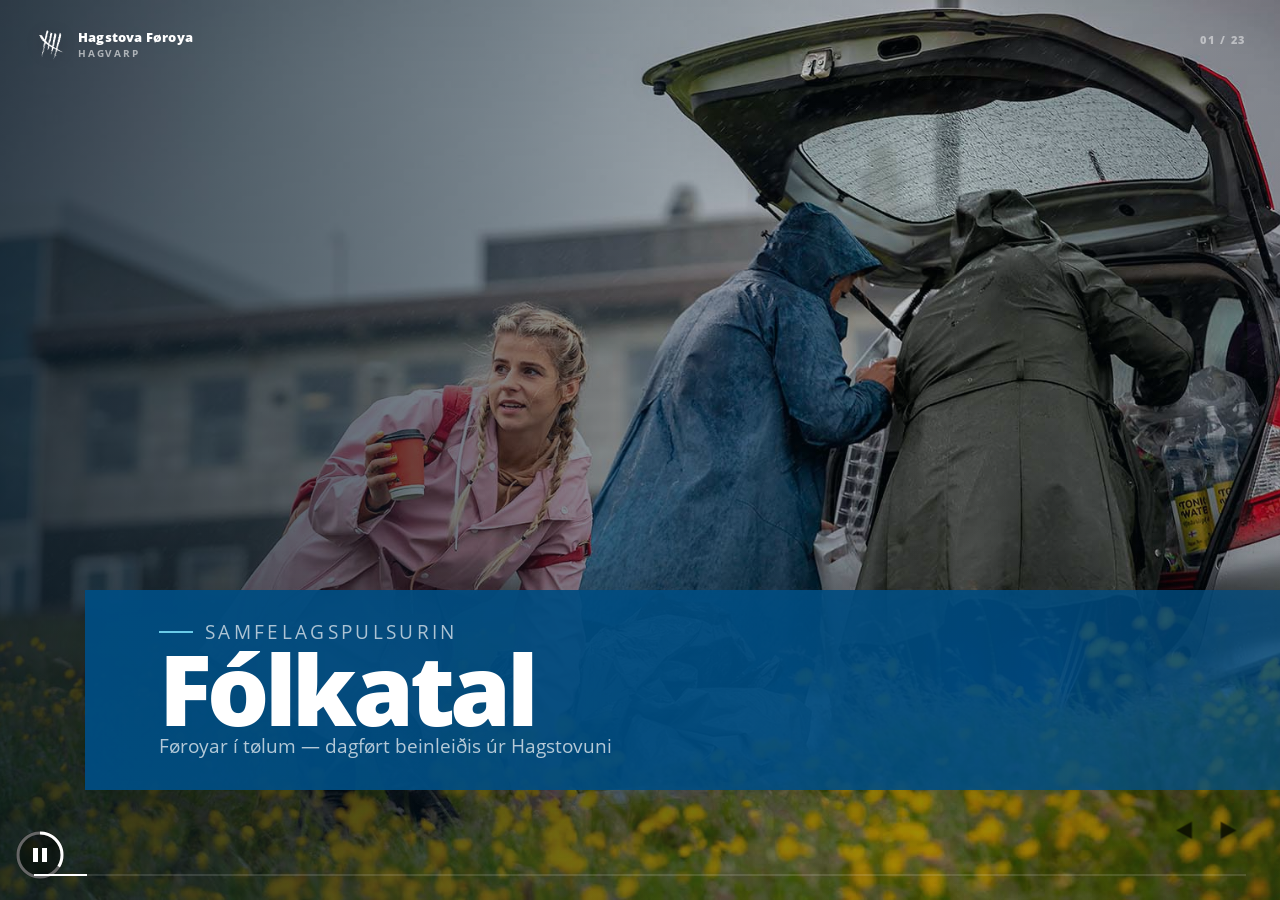
==== index.html @ eb37e582 "AI test 3" ====
<!doctype html>
<html lang="fo">
<head>
  <meta charset="utf-8">
  <meta name="viewport" content="width=device-width, initial-scale=1.0, maximum-scale=1.0, user-scalable=no">
  <meta http-equiv="refresh" content="3600">
  <meta name="theme-color" content="#004c80">
  <title>Vit taka samfelagspulsin | Hagstova Føroya</title>

  <link rel="stylesheet" href="css/reveal.css">
  <link rel="stylesheet" href="css/hagvarp-modern.css?v=20260927-layoutfix1">
  <link rel="stylesheet" href="lib/css/zenburn.css">

  <script src="lib/js/JSON-stat/json-stat.js"></script>
  <script src="lib/js/jquery-dist/dist/jquery.min.js"></script>
  <script src="lib/js/highstock-release/highstock.js"></script>
  <script src="lib/js/highstock-release/modules/exporting.js"></script>
  <script src="lib/js/highmaps-release/modules/map.js"></script>
  <script src="lib/js/highmaps-release/modules/data.js"></script>
  <script src="lib/js/highmaps-release/modules/exporting.js"></script>

  <script>
    var printLink = document.createElement('link');
    printLink.rel = 'stylesheet';
    printLink.type = 'text/css';
    printLink.href = window.location.search.match(/print-pdf/gi) ? 'css/print/pdf.css' : 'css/print/paper.css';
    document.head.appendChild(printLink);
  </script>

  <!-- Existing internal Hagstova analytics -->
  <script>
    var _paq = window._paq = window._paq || [];
    _paq.push(['trackPageView']);
    _paq.push(['enableLinkTracking']);
    (function() {
      var u='https://analytics.hagstova.fo/';
      _paq.push(['setTrackerUrl', u+'piwik.php']);
      _paq.push(['setSiteId', '1']);
      var d=document, g=d.createElement('script'), s=d.getElementsByTagName('script')[0];
      g.async=true; g.defer=true; g.src=u+'piwik.js'; s.parentNode.insertBefore(g,s);
    })();
  </script>
</head>
<body>
  <div class="hag-brand" aria-label="Hagstova Føroya">
    <img src="assets/hagstova_logo_white.svg" alt="">
    <div class="hag-brand__text"><strong>Hagstova Føroya</strong><span>Hagvarp</span></div>
  </div>
  <div class="hag-slide-meta" aria-hidden="true">01 / 23</div>
  <div class="hag-progress" aria-hidden="true"><div class="hag-progress__bar"></div></div>

  <div class="reveal">
    <div class="slides">
      <section class="chapter-slide" data-background="assets/folkatal_havn.jpg" data-autoslide="4000">
        <div class="chapter-content"><div class="chapter-kicker">Samfelagspulsurin</div><h1 class="chapter-title">Fólkatal</h1><div class="chapter-caption">Føroyar í tølum — dagført beinleiðis úr Hagstovuni</div></div>
      </section>
      <section class="data-slide" data-chart="startAnimatingChart1" data-background="assets/folkatal_havn.jpg">
        <article class="data-panel right"><header class="data-heading"><span class="data-kicker">Fólk</span><h2 class="data-title">Fólkatal</h2><p class="data-subtitle">Fólkatalið fyrst í hvørjum mánaði</p></header><div class="chart-shell"><div id="chart1"></div></div></article>
      </section>

      <section class="chapter-slide" data-background="assets/atlantic.jpg" data-autoslide="4000">
        <div class="chapter-content"><div class="chapter-kicker">Samfelagspulsurin</div><h1 class="chapter-title">Til- og fráflyting</h1><div class="chapter-caption">Flyting millum Føroyar og útheimin</div></div>
      </section>
      <section class="data-slide" data-chart="startAnimatingChart2" data-background="assets/atlantic.jpg">
        <article class="data-panel left"><header class="data-heading"><span class="data-kicker">Fólk</span><h2 class="data-title">Til- og fráflyting</h2></header><div class="chart-shell"><div id="chart2"></div></div></article>
      </section>

      <section class="chapter-slide" data-background="assets/burdaravlop_2.jpg" data-autoslide="4000">
        <div class="chapter-content"><div class="chapter-kicker">Samfelagspulsurin</div><h1 class="chapter-title">Burðaravlop</h1><div class="chapter-caption">Fødd og deyð</div></div>
      </section>
      <section class="data-slide" data-chart="startAnimatingChart3" data-background="assets/burdaravlop_2.jpg">
        <article class="data-panel right"><header class="data-heading"><span class="data-kicker">Fólk</span><h2 class="data-title">Burðaravlop</h2></header><div class="chart-shell"><div id="chart3"></div></div></article>
      </section>

      <section class="chapter-slide" data-background="assets/arbeidsloysi_1.jpg" data-autoslide="4000">
        <div class="chapter-content"><div class="chapter-kicker">Samfelagspulsurin</div><h1 class="chapter-title">Arbeiðsloysi</h1><div class="chapter-caption">Arbeiðsmarknaðurin í tølum</div></div>
      </section>
      <section class="data-slide" data-chart="startAnimatingChart4" data-background="assets/arbeidsloysi_1.jpg">
        <article class="data-panel left"><header class="data-heading"><span class="data-kicker">Arbeiðsmarknaður</span><h2 class="data-title">Arbeiðsloysi</h2><p class="data-subtitle">16–66 ár</p></header><div class="chart-shell"><div id="chart4"></div></div></article>
      </section>
      <section class="data-slide" data-chart="startAnimatingChart4b" data-background="assets/arbeidsloysi_1.jpg" data-autoslide="20000">
        <article class="data-panel right"><header class="data-heading"><span class="data-kicker">Arbeiðsmarknaður</span><h2 class="data-title">Arbeiðsloysi eftir økjum</h2></header><div class="chart-shell"><div id="chart4b"></div></div></article>
      </section>

      <section class="chapter-slide" data-background="assets/lontakarar_2.jpg" data-autoslide="4000">
        <div class="chapter-content"><div class="chapter-kicker">Samfelagspulsurin</div><h1 class="chapter-title">Starvsfólk</h1><div class="chapter-caption">Virkni á arbeiðsmarknaðinum</div></div>
      </section>
      <section class="data-slide" data-chart="startAnimatingChart5" data-background="assets/lontakarar_2.jpg">
        <article class="data-panel left"><header class="data-heading"><span class="data-kicker">Arbeiðsmarknaður</span><h2 class="data-title">Starvsfólk</h2><p class="data-subtitle">13 ár og eldri</p></header><div class="chart-shell"><div id="chart5"></div></div></article>
      </section>

      <section class="chapter-slide" data-background="assets/breydvirki.jpg" data-autoslide="4000">
        <div class="chapter-content"><div class="chapter-kicker">Samfelagspulsurin</div><h1 class="chapter-title">Lønir</h1><div class="chapter-caption">Lønargjaldingar í Føroyum</div></div>
      </section>
      <section class="data-slide" data-chart="startAnimatingChart6" data-background="assets/breydvirki.jpg">
        <article class="data-panel right"><header class="data-heading"><span class="data-kicker">Arbeiðsmarknaður</span><h2 class="data-title">Lønir</h2><p class="data-subtitle">Í mió. kr.</p></header><div class="chart-shell"><div id="chart6"></div></div></article>
      </section>

      <section class="chapter-slide" data-background="assets/utflutningur.jpg" data-autoslide="4000">
        <div class="chapter-content"><div class="chapter-kicker">Samfelagspulsurin</div><h1 class="chapter-title">Inn- og útflutningur</h1><div class="chapter-caption">Vørur inn og út úr Føroyum</div></div>
      </section>
      <section class="data-slide" data-chart="startAnimatingChart7" data-background="assets/utflutningur.jpg">
        <article class="data-panel left"><header class="data-heading"><span class="data-kicker">Uttanlandshandil</span><h2 class="data-title">Inn- og útflutningur</h2><p class="data-subtitle">Í mió. kr.</p></header><div class="chart-shell"><div id="chart7"></div></div></article>
      </section>

      <section class="chapter-slide" data-background="assets/fiskavorur.jpg" data-autoslide="4000">
        <div class="chapter-content"><div class="chapter-kicker">Samfelagspulsurin</div><h1 class="chapter-title">Fiskavørur</h1><div class="chapter-caption">Útflutningur av fiskavørum</div></div>
      </section>
      <section class="data-slide" data-chart="startAnimatingChart8" data-background="assets/fiskavorur.jpg">
        <article class="data-panel right"><header class="data-heading"><span class="data-kicker">Uttanlandshandil</span><h2 class="data-title">Útflutningur av fiskavørum</h2><p class="data-subtitle">Í mió. kr.</p></header><div class="chart-shell"><div id="chart8"></div></div></article>
      </section>

      <section class="chapter-slide" data-background="assets/gistingar_brandan.jpg" data-autoslide="4000">
        <div class="chapter-content"><div class="chapter-kicker">Samfelagspulsurin</div><h1 class="chapter-title">Gistingar</h1><div class="chapter-caption">Ferðavinna í tølum</div></div>
      </section>
      <section class="data-slide" data-chart="startAnimatingChart9" data-background="assets/gistingar_brandan.jpg">
        <article class="data-panel left"><header class="data-heading"><span class="data-kicker">Ferðavinna</span><h2 class="data-title">Gistingar</h2><p class="data-subtitle">Gistinætur</p></header><div class="chart-shell"><div id="chart9"></div></div></article>
      </section>

      <section class="chapter-slide" data-background="assets/vorur.jpg" data-autoslide="4000">
        <div class="chapter-content"><div class="chapter-kicker">Samfelagspulsurin</div><h1 class="chapter-title">Brúkaraprístalið</h1><div class="chapter-caption">Prísgongdin í Føroyum</div></div>
      </section>
      <section class="data-slide" data-chart="startAnimatingChart10" data-background="assets/vorur.jpg">
        <article class="data-panel right"><header class="data-heading"><span class="data-kicker">Prísir</span><h2 class="data-title">Brúkaraprístalið</h2></header><div class="chart-shell"><div id="chart10"></div></div></article>
      </section>

      <section class="chapter-slide" data-background="assets/eyd.jpg" data-autoslide="4000">
        <div class="chapter-content"><div class="chapter-kicker">Hagstova Føroya</div><h1 class="chapter-title">Útgávur</h1><div class="chapter-caption">Næstu dagføringarnar</div></div>
      </section>
      <section class="data-slide calendar-slide" data-background="assets/eyd.jpg">
        <article class="data-panel calendar-panel left"><header class="data-heading"><span class="data-kicker">Kalendari</span><h2 class="data-title">Útgávudeadline</h2><p class="data-subtitle">Kl. 09:00 fyri útgávutalvur og tíðindi</p></header><div id="outputDisseminationFrontPage"></div><div id="DebugDeadline"></div></article>
      </section>
    </div>
  </div>

  <script src="js/hagvarp-charts.js?v=20260927-layoutfix1"></script>
  <script src="js/hagvarp-chart-theme.js?v=20260927-layoutfix1"></script>
  <script src="lib/js/head.min.js"></script>
  <script src="js/reveal.js"></script>
  <script src="js/moment-with-locales.min.js"></script>
  <script src="js/hagvarp-calendar.js?v=20260927-layoutfix1"></script>
  <script src="js/hagvarp-ui.js?v=20260927-layoutfix1"></script>
</body>
</html>
---- css/reveal.css ----
/*!
 * reveal.js
 * http://lab.hakim.se/reveal-js
 * MIT licensed
 *
 * Copyright (C) 2016 Hakim El Hattab, http://hakim.se
 */
/*********************************************
 * RESET STYLES
 *********************************************/
html, body, .reveal div, .reveal span, .reveal applet, .reveal object, .reveal iframe,
.reveal h1, .reveal h2, .reveal h3, .reveal h4, .reveal h5, .reveal h6, .reveal p, .reveal blockquote, .reveal pre,
.reveal a, .reveal abbr, .reveal acronym, .reveal address, .reveal big, .reveal cite, .reveal code,
.reveal del, .reveal dfn, .reveal em, .reveal img, .reveal ins, .reveal kbd, .reveal q, .reveal s, .reveal samp,
.reveal small, .reveal strike, .reveal strong, .reveal sub, .reveal sup, .reveal tt, .reveal var,
.reveal b, .reveal u, .reveal center,
.reveal dl, .reveal dt, .reveal dd, .reveal ol, .reveal ul, .reveal li,
.reveal fieldset, .reveal form, .reveal label, .reveal legend,
.reveal table, .reveal caption, .reveal tbody, .reveal tfoot, .reveal thead, .reveal tr, .reveal th, .reveal td,
.reveal article, .reveal aside, .reveal canvas, .reveal details, .reveal embed,
.reveal figure, .reveal figcaption, .reveal footer, .reveal header, .reveal hgroup,
.reveal menu, .reveal nav, .reveal output, .reveal ruby, .reveal section, .reveal summary,
.reveal time, .reveal mark, .reveal audio, .reveal video {
  margin: 0;
  padding: 0;
  border: 0;
  font-size: 100%;
  font: inherit;
  vertical-align: baseline; }

.reveal article, .reveal aside, .reveal details, .reveal figcaption, .reveal figure,
.reveal footer, .reveal header, .reveal hgroup, .reveal menu, .reveal nav, .reveal section {
  display: block; }

/*********************************************
 * GLOBAL STYLES
 *********************************************/
html,
body {
  width: 100%;
  height: 100%;
  overflow: hidden; }

body {
  position: relative;
  line-height: 1;
  background-color: #fff;
  color: #000; }

/*********************************************
 * VIEW FRAGMENTS
 *********************************************/
.reveal .slides section .fragment {
  opacity: 0;
  visibility: hidden;
  -webkit-transition: all .2s ease;
          transition: all .2s ease; }
  .reveal .slides section .fragment.visible {
    opacity: 1;
    visibility: visible; }

.reveal .slides section .fragment.grow {
  opacity: 1;
  visibility: visible; }
  .reveal .slides section .fragment.grow.visible {
    -webkit-transform: scale(1.3);
            transform: scale(1.3); }

.reveal .slides section .fragment.shrink {
  opacity: 1;
  visibility: visible; }
  .reveal .slides section .fragment.shrink.visible {
    -webkit-transform: scale(0.7);
            transform: scale(0.7); }

.reveal .slides section .fragment.zoom-in {
  -webkit-transform: scale(0.1);
          transform: scale(0.1); }
  .reveal .slides section .fragment.zoom-in.visible {
    -webkit-transform: none;
            transform: none; }

.reveal .slides section .fragment.fade-out {
  opacity: 1;
  visibility: visible; }
  .reveal .slides section .fragment.fade-out.visible {
    opacity: 0;
    visibility: hidden; }

.reveal .slides section .fragment.semi-fade-out {
  opacity: 1;
  visibility: visible; }
  .reveal .slides section .fragment.semi-fade-out.visible {
    opacity: 0.5;
    visibility: visible; }

.reveal .slides section .fragment.strike {
  opacity: 1;
  visibility: visible; }
  .reveal .slides section .fragment.strike.visible {
    text-decoration: line-through; }

.reveal .slides section .fragment.fade-up {
  -webkit-transform: translate(0, 20%);
          transform: translate(0, 20%); }
  .reveal .slides section .fragment.fade-up.visible {
    -webkit-transform: translate(0, 0);
            transform: translate(0, 0); }

.reveal .slides section .fragment.fade-down {
  -webkit-transform: translate(0, -20%);
          transform: translate(0, -20%); }
  .reveal .slides section .fragment.fade-down.visible {
    -webkit-transform: translate(0, 0);
            transform: translate(0, 0); }

.reveal .slides section .fragment.fade-right {
  -webkit-transform: translate(-20%, 0);
          transform: translate(-20%, 0); }
  .reveal .slides section .fragment.fade-right.visible {
    -webkit-transform: translate(0, 0);
            transform: translate(0, 0); }

.reveal .slides section .fragment.fade-left {
  -webkit-transform: translate(20%, 0);
          transform: translate(20%, 0); }
  .reveal .slides section .fragment.fade-left.visible {
    -webkit-transform: translate(0, 0);
            transform: translate(0, 0); }

.reveal .slides section .fragment.current-visible {
  opacity: 0;
  visibility: hidden; }
  .reveal .slides section .fragment.current-visible.current-fragment {
    opacity: 1;
    visibility: visible; }

.reveal .slides section .fragment.highlight-red,
.reveal .slides section .fragment.highlight-current-red,
.reveal .slides section .fragment.highlight-green,
.reveal .slides section .fragment.highlight-current-green,
.reveal .slides section .fragment.highlight-blue,
.reveal .slides section .fragment.highlight-current-blue {
  opacity: 1;
  visibility: visible; }

.reveal .slides section .fragment.highlight-red.visible {
  color: #ff2c2d; }

.reveal .slides section .fragment.highlight-green.visible {
  color: #17ff2e; }

.reveal .slides section .fragment.highlight-blue.visible {
  color: #1b91ff; }

.reveal .slides section .fragment.highlight-current-red.current-fragment {
  color: #ff2c2d; }

.reveal .slides section .fragment.highlight-current-green.current-fragment {
  color: #17ff2e; }

.reveal .slides section .fragment.highlight-current-blue.current-fragment {
  color: #1b91ff; }

/*********************************************
 * DEFAULT ELEMENT STYLES
 *********************************************/
/* Fixes issue in Chrome where italic fonts did not appear when printing to PDF */
.reveal:after {
  content: '';
  font-style: italic; }

.reveal iframe {
  z-index: 1; }

/** Prevents layering issues in certain browser/transition combinations */
.reveal a {
  position: relative; }

.reveal .stretch {
  max-width: none;
  max-height: none; }

.reveal pre.stretch code {
  height: 100%;
  max-height: 100%;
  box-sizing: border-box; }

/*********************************************
 * CONTROLS
 *********************************************/
.reveal .controls {
  display: none;
  position: fixed;
  width: 110px;
  height: 110px;
  z-index: 30;
  right: 10px;
  bottom: 10px;
  -webkit-user-select: none; }

.reveal .controls button {
  padding: 0;
  position: absolute;
  opacity: 0.05;
  width: 0;
  height: 0;
  background-color: transparent;
  border: 12px solid transparent;
  -webkit-transform: scale(0.9999);
          transform: scale(0.9999);
  -webkit-transition: all 0.2s ease;
          transition: all 0.2s ease;
  -webkit-appearance: none;
  -webkit-tap-highlight-color: transparent; }

.reveal .controls .enabled {
  opacity: 0.7;
  cursor: pointer; }

.reveal .controls .enabled:active {
  margin-top: 1px; }

.reveal .controls .navigate-left {
  top: 42px;
  border-right-width: 22px;
  border-right-color: #000; }

.reveal .controls .navigate-left.fragmented {
  opacity: 0.3; }

.reveal .controls .navigate-right {
  left: 74px;
  top: 42px;
  border-left-width: 22px;
  border-left-color: #000; }

.reveal .controls .navigate-right.fragmented {
  opacity: 0.3; }

.reveal .controls .navigate-up {
  left: 42px;
  border-bottom-width: 22px;
  border-bottom-color: #000; }

.reveal .controls .navigate-up.fragmented {
  opacity: 0.3; }

.reveal .controls .navigate-down {
  left: 42px;
  top: 74px;
  border-top-width: 22px;
  border-top-color: #000; }

.reveal .controls .navigate-down.fragmented {
  opacity: 0.3; }

/*********************************************
 * PROGRESS BAR
 *********************************************/
.reveal .progress {
  position: fixed;
  display: none;
  height: 3px;
  width: 100%;
  bottom: 0;
  left: 0;
  z-index: 10;
  background-color: rgba(0, 0, 0, 0.2); }

.reveal .progress:after {
  content: '';
  display: block;
  position: absolute;
  height: 20px;
  width: 100%;
  top: -20px; }

.reveal .progress span {
  display: block;
  height: 100%;
  width: 0px;
  background-color: #000;
  -webkit-transition: width 800ms cubic-bezier(0.26, 0.86, 0.44, 0.985);
          transition: width 800ms cubic-bezier(0.26, 0.86, 0.44, 0.985); }

/*********************************************
 * SLIDE NUMBER
 *********************************************/
.reveal .slide-number {
  position: fixed;
  display: block;
  right: 8px;
  bottom: 8px;
  z-index: 31;
  font-family: Helvetica, sans-serif;
  font-size: 12px;
  line-height: 1;
  color: #fff;
  background-color: rgba(0, 0, 0, 0.4);
  padding: 5px; }

.reveal .slide-number-delimiter {
  margin: 0 3px; }

/*********************************************
 * SLIDES
 *********************************************/
.reveal {
  position: relative;
  width: 100%;
  height: 100%;
  overflow: hidden;
  -ms-touch-action: none;
      touch-action: none; }

.reveal .slides {
  position: absolute;
  width: 100%;
  height: 100%;
  top: 0;
  right: 0;
  bottom: 0;
  left: 0;
  margin: auto;
  overflow: visible;
  z-index: 1;
  text-align: center;
  -webkit-perspective: 600px;
          perspective: 600px;
  -webkit-perspective-origin: 50% 40%;
          perspective-origin: 50% 40%; }

.reveal .slides > section {
  -ms-perspective: 600px; }

.reveal .slides > section,
.reveal .slides > section > section {
  display: none;
  position: absolute;
  width: 100%;
  padding: 20px 0px;
  z-index: 10;
  -webkit-transform-style: preserve-3d;
          transform-style: preserve-3d;
  -webkit-transition: -webkit-transform-origin 800ms cubic-bezier(0.26, 0.86, 0.44, 0.985), -webkit-transform 800ms cubic-bezier(0.26, 0.86, 0.44, 0.985), visibility 800ms cubic-bezier(0.26, 0.86, 0.44, 0.985), opacity 800ms cubic-bezier(0.26, 0.86, 0.44, 0.985);
          transition: transform-origin 800ms cubic-bezier(0.26, 0.86, 0.44, 0.985), transform 800ms cubic-bezier(0.26, 0.86, 0.44, 0.985), visibility 800ms cubic-bezier(0.26, 0.86, 0.44, 0.985), opacity 800ms cubic-bezier(0.26, 0.86, 0.44, 0.985); }

/* Global transition speed settings */
.reveal[data-transition-speed="fast"] .slides section {
  -webkit-transition-duration: 400ms;
          transition-duration: 400ms; }

.reveal[data-transition-speed="slow"] .slides section {
  -webkit-transition-duration: 1200ms;
          transition-duration: 1200ms; }

/* Slide-specific transition speed overrides */
.reveal .slides section[data-transition-speed="fast"] {
  -webkit-transition-duration: 400ms;
          transition-duration: 400ms; }

.reveal .slides section[data-transition-speed="slow"] {
  -webkit-transition-duration: 1200ms;
          transition-duration: 1200ms; }

.reveal .slides > section.stack {
  padding-top: 0;
  padding-bottom: 0; }

.reveal .slides > section.present,
.reveal .slides > section > section.present {
  display: block;
  z-index: 11;
  opacity: 1; }

.reveal.center,
.reveal.center .slides,
.reveal.center .slides section {
  min-height: 0 !important; }

/* Don't allow interaction with invisible slides */
.reveal .slides > section.future,
.reveal .slides > section > section.future,
.reveal .slides > section.past,
.reveal .slides > section > section.past {
  pointer-events: none; }

.reveal.overview .slides > section,
.reveal.overview .slides > section > section {
  pointer-events: auto; }

.reveal .slides > section.past,
.reveal .slides > section.future,
.reveal .slides > section > section.past,
.reveal .slides > section > section.future {
  opacity: 0; }

/*********************************************
 * Mixins for readability of transitions
 *********************************************/
/*********************************************
 * SLIDE TRANSITION
 * Aliased 'linear' for backwards compatibility
 *********************************************/
.reveal.slide section {
  -webkit-backface-visibility: hidden;
          backface-visibility: hidden; }

.reveal .slides > section[data-transition=slide].past,
.reveal .slides > section[data-transition~=slide-out].past,
.reveal.slide .slides > section:not([data-transition]).past {
  -webkit-transform: translate(-150%, 0);
          transform: translate(-150%, 0); }

.reveal .slides > section[data-transition=slide].future,
.reveal .slides > section[data-transition~=slide-in].future,
.reveal.slide .slides > section:not([data-transition]).future {
  -webkit-transform: translate(150%, 0);
          transform: translate(150%, 0); }

.reveal .slides > section > section[data-transition=slide].past,
.reveal .slides > section > section[data-transition~=slide-out].past,
.reveal.slide .slides > section > section:not([data-transition]).past {
  -webkit-transform: translate(0, -150%);
          transform: translate(0, -150%); }

.reveal .slides > section > section[data-transition=slide].future,
.reveal .slides > section > section[data-transition~=slide-in].future,
.reveal.slide .slides > section > section:not([data-transition]).future {
  -webkit-transform: translate(0, 150%);
          transform: translate(0, 150%); }

.reveal.linear section {
  -webkit-backface-visibility: hidden;
          backface-visibility: hidden; }

.reveal .slides > section[data-transition=linear].past,
.reveal .slides > section[data-transition~=linear-out].past,
.reveal.linear .slides > section:not([data-transition]).past {
  -webkit-transform: translate(-150%, 0);
          transform: translate(-150%, 0); }

.reveal .slides > section[data-transition=linear].future,
.reveal .slides > section[data-transition~=linear-in].future,
.reveal.linear .slides > section:not([data-transition]).future {
  -webkit-transform: translate(150%, 0);
          transform: translate(150%, 0); }

.reveal .slides > section > section[data-transition=linear].past,
.reveal .slides > section > section[data-transition~=linear-out].past,
.reveal.linear .slides > section > section:not([data-transition]).past {
  -webkit-transform: translate(0, -150%);
          transform: translate(0, -150%); }

.reveal .slides > section > section[data-transition=linear].future,
.reveal .slides > section > section[data-transition~=linear-in].future,
.reveal.linear .slides > section > section:not([data-transition]).future {
  -webkit-transform: translate(0, 150%);
          transform: translate(0, 150%); }

/*********************************************
 * CONVEX TRANSITION
 * Aliased 'default' for backwards compatibility
 *********************************************/
.reveal .slides > section[data-transition=default].past,
.reveal .slides > section[data-transition~=default-out].past,
.reveal.default .slides > section:not([data-transition]).past {
  -webkit-transform: translate3d(-100%, 0, 0) rotateY(-90deg) translate3d(-100%, 0, 0);
          transform: translate3d(-100%, 0, 0) rotateY(-90deg) translate3d(-100%, 0, 0); }

.reveal .slides > section[data-transition=default].future,
.reveal .slides > section[data-transition~=default-in].future,
.reveal.default .slides > section:not([data-transition]).future {
  -webkit-transform: translate3d(100%, 0, 0) rotateY(90deg) translate3d(100%, 0, 0);
          transform: translate3d(100%, 0, 0) rotateY(90deg) translate3d(100%, 0, 0); }

.reveal .slides > section > section[data-transition=default].past,
.reveal .slides > section > section[data-transition~=default-out].past,
.reveal.default .slides > section > section:not([data-transition]).past {
  -webkit-transform: translate3d(0, -300px, 0) rotateX(70deg) translate3d(0, -300px, 0);
          transform: translate3d(0, -300px, 0) rotateX(70deg) translate3d(0, -300px, 0); }

.reveal .slides > section > section[data-transition=default].future,
.reveal .slides > section > section[data-transition~=default-in].future,
.reveal.default .slides > section > section:not([data-transition]).future {
  -webkit-transform: translate3d(0, 300px, 0) rotateX(-70deg) translate3d(0, 300px, 0);
          transform: translate3d(0, 300px, 0) rotateX(-70deg) translate3d(0, 300px, 0); }

.reveal .slides > section[data-transition=convex].past,
.reveal .slides > section[data-transition~=convex-out].past,
.reveal.convex .slides > section:not([data-transition]).past {
  -webkit-transform: translate3d(-100%, 0, 0) rotateY(-90deg) translate3d(-100%, 0, 0);
          transform: translate3d(-100%, 0, 0) rotateY(-90deg) translate3d(-100%, 0, 0); }

.reveal .slides > section[data-transition=convex].future,
.reveal .slides > section[data-transition~=convex-in].future,
.reveal.convex .slides > section:not([data-transition]).future {
  -webkit-transform: translate3d(100%, 0, 0) rotateY(90deg) translate3d(100%, 0, 0);
          transform: translate3d(100%, 0, 0) rotateY(90deg) translate3d(100%, 0, 0); }

.reveal .slides > section > section[data-transition=convex].past,
.reveal .slides > section > section[data-transition~=convex-out].past,
.reveal.convex .slides > section > section:not([data-transition]).past {
  -webkit-transform: translate3d(0, -300px, 0) rotateX(70deg) translate3d(0, -300px, 0);
          transform: translate3d(0, -300px, 0) rotateX(70deg) translate3d(0, -300px, 0); }

.reveal .slides > section > section[data-transition=convex].future,
.reveal .slides > section > section[data-transition~=convex-in].future,
.reveal.convex .slides > section > section:not([data-transition]).future {
  -webkit-transform: translate3d(0, 300px, 0) rotateX(-70deg) translate3d(0, 300px, 0);
          transform: translate3d(0, 300px, 0) rotateX(-70deg) translate3d(0, 300px, 0); }

/*********************************************
 * CONCAVE TRANSITION
 *********************************************/
.reveal .slides > section[data-transition=concave].past,
.reveal .slides > section[data-transition~=concave-out].past,
.reveal.concave .slides > section:not([data-transition]).past {
  -webkit-transform: translate3d(-100%, 0, 0) rotateY(90deg) translate3d(-100%, 0, 0);
          transform: translate3d(-100%, 0, 0) rotateY(90deg) translate3d(-100%, 0, 0); }

.reveal .slides > section[data-transition=concave].future,
.reveal .slides > section[data-transition~=concave-in].future,
.reveal.concave .slides > section:not([data-transition]).future {
  -webkit-transform: translate3d(100%, 0, 0) rotateY(-90deg) translate3d(100%, 0, 0);
          transform: translate3d(100%, 0, 0) rotateY(-90deg) translate3d(100%, 0, 0); }

.reveal .slides > section > section[data-transition=concave].past,
.reveal .slides > section > section[data-transition~=concave-out].past,
.reveal.concave .slides > section > section:not([data-transition]).past {
  -webkit-transform: translate3d(0, -80%, 0) rotateX(-70deg) translate3d(0, -80%, 0);
          transform: translate3d(0, -80%, 0) rotateX(-70deg) translate3d(0, -80%, 0); }

.reveal .slides > section > section[data-transition=concave].future,
.reveal .slides > section > section[data-transition~=concave-in].future,
.reveal.concave .slides > section > section:not([data-transition]).future {
  -webkit-transform: translate3d(0, 80%, 0) rotateX(70deg) translate3d(0, 80%, 0);
          transform: translate3d(0, 80%, 0) rotateX(70deg) translate3d(0, 80%, 0); }

/*********************************************
 * ZOOM TRANSITION
 *********************************************/
.reveal .slides section[data-transition=zoom],
.reveal.zoom .slides section:not([data-transition]) {
  -webkit-transition-timing-function: ease;
          transition-timing-function: ease; }

.reveal .slides > section[data-transition=zoom].past,
.reveal .slides > section[data-transition~=zoom-out].past,
.reveal.zoom .slides > section:not([data-transition]).past {
  visibility: hidden;
  -webkit-transform: scale(16);
          transform: scale(16); }

.reveal .slides > section[data-transition=zoom].future,
.reveal .slides > section[data-transition~=zoom-in].future,
.reveal.zoom .slides > section:not([data-transition]).future {
  visibility: hidden;
  -webkit-transform: scale(0.2);
          transform: scale(0.2); }

.reveal .slides > section > section[data-transition=zoom].past,
.reveal .slides > section > section[data-transition~=zoom-out].past,
.reveal.zoom .slides > section > section:not([data-transition]).past {
  -webkit-transform: translate(0, -150%);
          transform: translate(0, -150%); }

.reveal .slides > section > section[data-transition=zoom].future,
.reveal .slides > section > section[data-transition~=zoom-in].future,
.reveal.zoom .slides > section > section:not([data-transition]).future {
  -webkit-transform: translate(0, 150%);
          transform: translate(0, 150%); }

/*********************************************
 * CUBE TRANSITION
 *********************************************/
.reveal.cube .slides {
  -webkit-perspective: 1300px;
          perspective: 1300px; }

.reveal.cube .slides section {
  padding: 30px;
  min-height: 700px;
  -webkit-backface-visibility: hidden;
          backface-visibility: hidden;
  box-sizing: border-box; }

.reveal.center.cube .slides section {
  min-height: 0; }

.reveal.cube .slides section:not(.stack):before {
  content: '';
  position: absolute;
  display: block;
  width: 100%;
  height: 100%;
  left: 0;
  top: 0;
  background: rgba(0, 0, 0, 0.1);
  border-radius: 4px;
  -webkit-transform: translateZ(-20px);
          transform: translateZ(-20px); }

.reveal.cube .slides section:not(.stack):after {
  content: '';
  position: absolute;
  display: block;
  width: 90%;
  height: 30px;
  left: 5%;
  bottom: 0;
  background: none;
  z-index: 1;
  border-radius: 4px;
  box-shadow: 0px 95px 25px rgba(0, 0, 0, 0.2);
  -webkit-transform: translateZ(-90px) rotateX(65deg);
          transform: translateZ(-90px) rotateX(65deg); }

.reveal.cube .slides > section.stack {
  padding: 0;
  background: none; }

.reveal.cube .slides > section.past {
  -webkit-transform-origin: 100% 0%;
          transform-origin: 100% 0%;
  -webkit-transform: translate3d(-100%, 0, 0) rotateY(-90deg);
          transform: translate3d(-100%, 0, 0) rotateY(-90deg); }

.reveal.cube .slides > section.future {
  -webkit-transform-origin: 0% 0%;
          transform-origin: 0% 0%;
  -webkit-transform: translate3d(100%, 0, 0) rotateY(90deg);
          transform: translate3d(100%, 0, 0) rotateY(90deg); }

.reveal.cube .slides > section > section.past {
  -webkit-transform-origin: 0% 100%;
          transform-origin: 0% 100%;
  -webkit-transform: translate3d(0, -100%, 0) rotateX(90deg);
          transform: translate3d(0, -100%, 0) rotateX(90deg); }

.reveal.cube .slides > section > section.future {
  -webkit-transform-origin: 0% 0%;
          transform-origin: 0% 0%;
  -webkit-transform: translate3d(0, 100%, 0) rotateX(-90deg);
          transform: translate3d(0, 100%, 0) rotateX(-90deg); }

/*********************************************
 * PAGE TRANSITION
 *********************************************/
.reveal.page .slides {
  -webkit-perspective-origin: 0% 50%;
          perspective-origin: 0% 50%;
  -webkit-perspective: 3000px;
          perspective: 3000px; }

.reveal.page .slides section {
  padding: 30px;
  min-height: 700px;
  box-sizing: border-box; }

.reveal.page .slides section.past {
  z-index: 12; }

.reveal.page .slides section:not(.stack):before {
  content: '';
  position: absolute;
  display: block;
  width: 100%;
  height: 100%;
  left: 0;
  top: 0;
  background: rgba(0, 0, 0, 0.1);
  -webkit-transform: translateZ(-20px);
          transform: translateZ(-20px); }

.reveal.page .slides section:not(.stack):after {
  content: '';
  position: absolute;
  display: block;
  width: 90%;
  height: 30px;
  left: 5%;
  bottom: 0;
  background: none;
  z-index: 1;
  border-radius: 4px;
  box-shadow: 0px 95px 25px rgba(0, 0, 0, 0.2);
  -webkit-transform: translateZ(-90px) rotateX(65deg); }

.reveal.page .slides > section.stack {
  padding: 0;
  background: none; }

.reveal.page .slides > section.past {
  -webkit-transform-origin: 0% 0%;
          transform-origin: 0% 0%;
  -webkit-transform: translate3d(-40%, 0, 0) rotateY(-80deg);
          transform: translate3d(-40%, 0, 0) rotateY(-80deg); }

.reveal.page .slides > section.future {
  -webkit-transform-origin: 100% 0%;
          transform-origin: 100% 0%;
  -webkit-transform: translate3d(0, 0, 0);
          transform: translate3d(0, 0, 0); }

.reveal.page .slides > section > section.past {
  -webkit-transform-origin: 0% 0%;
          transform-origin: 0% 0%;
  -webkit-transform: translate3d(0, -40%, 0) rotateX(80deg);
          transform: translate3d(0, -40%, 0) rotateX(80deg); }

.reveal.page .slides > section > section.future {
  -webkit-transform-origin: 0% 100%;
          transform-origin: 0% 100%;
  -webkit-transform: translate3d(0, 0, 0);
          transform: translate3d(0, 0, 0); }

/*********************************************
 * FADE TRANSITION
 *********************************************/
.reveal .slides section[data-transition=fade],
.reveal.fade .slides section:not([data-transition]),
.reveal.fade .slides > section > section:not([data-transition]) {
  -webkit-transform: none;
          transform: none;
  -webkit-transition: opacity 0.5s;
          transition: opacity 0.5s; }

.reveal.fade.overview .slides section,
.reveal.fade.overview .slides > section > section {
  -webkit-transition: none;
          transition: none; }

/*********************************************
 * NO TRANSITION
 *********************************************/
.reveal .slides section[data-transition=none],
.reveal.none .slides section:not([data-transition]) {
  -webkit-transform: none;
          transform: none;
  -webkit-transition: none;
          transition: none; }

/*********************************************
 * PAUSED MODE
 *********************************************/
.reveal .pause-overlay {
  position: absolute;
  top: 0;
  left: 0;
  width: 100%;
  height: 100%;
  background: black;
  visibility: hidden;
  opacity: 0;
  z-index: 100;
  -webkit-transition: all 1s ease;
          transition: all 1s ease; }

.reveal.paused .pause-overlay {
  visibility: visible;
  opacity: 1; }

/*********************************************
 * FALLBACK
 *********************************************/
.no-transforms {
  overflow-y: auto; }

.no-transforms .reveal .slides {
  position: relative;
  width: 80%;
  height: auto !important;
  top: 0;
  left: 50%;
  margin: 0;
  text-align: center; }

.no-transforms .reveal .controls,
.no-transforms .reveal .progress {
  display: none !important; }

.no-transforms .reveal .slides section {
  display: block !important;
  opacity: 1 !important;
  position: relative !important;
  height: auto;
  min-height: 0;
  top: 0;
  left: -50%;
  margin: 70px 0;
  -webkit-transform: none;
          transform: none; }

.no-transforms .reveal .slides section section {
  left: 0; }

.reveal .no-transition,
.reveal .no-transition * {
  -webkit-transition: none !important;
          transition: none !important; }

/*********************************************
 * PER-SLIDE BACKGROUNDS
 *********************************************/
.reveal .backgrounds {
  position: absolute;
  width: 100%;
  height: 100%;
  top: 0;
  left: 0;
  -webkit-perspective: 600px;
          perspective: 600px; }

.reveal .slide-background {
  display: none;
  position: absolute;
  width: 100%;
  height: 100%;
  opacity: 0;
  visibility: hidden;
  background-color: transparent;
  background-position: 50% 50%;
  background-repeat: no-repeat;
  background-size: cover;
  -webkit-transition: all 800ms cubic-bezier(0.26, 0.86, 0.44, 0.985);
          transition: all 800ms cubic-bezier(0.26, 0.86, 0.44, 0.985); }

.reveal .slide-background.stack {
  display: block; }

.reveal .slide-background.present {
  opacity: 1;
  visibility: visible; }

.print-pdf .reveal .slide-background {
  opacity: 1 !important;
  visibility: visible !important; }

/* Video backgrounds */
.reveal .slide-background video {
  position: absolute;
  width: 100%;
  height: 100%;
  max-width: none;
  max-height: none;
  top: 0;
  left: 0; }

/* Immediate transition style */
.reveal[data-background-transition=none] > .backgrounds .slide-background,
.reveal > .backgrounds .slide-background[data-background-transition=none] {
  -webkit-transition: none;
          transition: none; }

/* Slide */
.reveal[data-background-transition=slide] > .backgrounds .slide-background,
.reveal > .backgrounds .slide-background[data-background-transition=slide] {
  opacity: 1;
  -webkit-backface-visibility: hidden;
          backface-visibility: hidden; }

.reveal[data-background-transition=slide] > .backgrounds .slide-background.past,
.reveal > .backgrounds .slide-background.past[data-background-transition=slide] {
  -webkit-transform: translate(-100%, 0);
          transform: translate(-100%, 0); }

.reveal[data-background-transition=slide] > .backgrounds .slide-background.future,
.reveal > .backgrounds .slide-background.future[data-background-transition=slide] {
  -webkit-transform: translate(100%, 0);
          transform: translate(100%, 0); }

.reveal[data-background-transition=slide] > .backgrounds .slide-background > .slide-background.past,
.reveal > .backgrounds .slide-background > .slide-background.past[data-background-transition=slide] {
  -webkit-transform: translate(0, -100%);
          transform: translate(0, -100%); }

.reveal[data-background-transition=slide] > .backgrounds .slide-background > .slide-background.future,
.reveal > .backgrounds .slide-background > .slide-background.future[data-background-transition=slide] {
  -webkit-transform: translate(0, 100%);
          transform: translate(0, 100%); }

/* Convex */
.reveal[data-background-transition=convex] > .backgrounds .slide-background.past,
.reveal > .backgrounds .slide-background.past[data-background-transition=convex] {
  opacity: 0;
  -webkit-transform: translate3d(-100%, 0, 0) rotateY(-90deg) translate3d(-100%, 0, 0);
          transform: translate3d(-100%, 0, 0) rotateY(-90deg) translate3d(-100%, 0, 0); }

.reveal[data-background-transition=convex] > .backgrounds .slide-background.future,
.reveal > .backgrounds .slide-background.future[data-background-transition=convex] {
  opacity: 0;
  -webkit-transform: translate3d(100%, 0, 0) rotateY(90deg) translate3d(100%, 0, 0);
          transform: translate3d(100%, 0, 0) rotateY(90deg) translate3d(100%, 0, 0); }

.reveal[data-background-transition=convex] > .backgrounds .slide-background > .slide-background.past,
.reveal > .backgrounds .slide-background > .slide-background.past[data-background-transition=convex] {
  opacity: 0;
  -webkit-transform: translate3d(0, -100%, 0) rotateX(90deg) translate3d(0, -100%, 0);
          transform: translate3d(0, -100%, 0) rotateX(90deg) translate3d(0, -100%, 0); }

.reveal[data-background-transition=convex] > .backgrounds .slide-background > .slide-background.future,
.reveal > .backgrounds .slide-background > .slide-background.future[data-background-transition=convex] {
  opacity: 0;
  -webkit-transform: translate3d(0, 100%, 0) rotateX(-90deg) translate3d(0, 100%, 0);
          transform: translate3d(0, 100%, 0) rotateX(-90deg) translate3d(0, 100%, 0); }

/* Concave */
.reveal[data-background-transition=concave] > .backgrounds .slide-background.past,
.reveal > .backgrounds .slide-background.past[data-background-transition=concave] {
  opacity: 0;
  -webkit-transform: translate3d(-100%, 0, 0) rotateY(90deg) translate3d(-100%, 0, 0);
          transform: translate3d(-100%, 0, 0) rotateY(90deg) translate3d(-100%, 0, 0); }

.reveal[data-background-transition=concave] > .backgrounds .slide-background.future,
.reveal > .backgrounds .slide-background.future[data-background-transition=concave] {
  opacity: 0;
  -webkit-transform: translate3d(100%, 0, 0) rotateY(-90deg) translate3d(100%, 0, 0);
          transform: translate3d(100%, 0, 0) rotateY(-90deg) translate3d(100%, 0, 0); }

.reveal[data-background-transition=concave] > .backgrounds .slide-background > .slide-background.past,
.reveal > .backgrounds .slide-background > .slide-background.past[data-background-transition=concave] {
  opacity: 0;
  -webkit-transform: translate3d(0, -100%, 0) rotateX(-90deg) translate3d(0, -100%, 0);
          transform: translate3d(0, -100%, 0) rotateX(-90deg) translate3d(0, -100%, 0); }

.reveal[data-background-transition=concave] > .backgrounds .slide-background > .slide-background.future,
.reveal > .backgrounds .slide-background > .slide-background.future[data-background-transition=concave] {
  opacity: 0;
  -webkit-transform: translate3d(0, 100%, 0) rotateX(90deg) translate3d(0, 100%, 0);
          transform: translate3d(0, 100%, 0) rotateX(90deg) translate3d(0, 100%, 0); }

/* Zoom */
.reveal[data-background-transition=zoom] > .backgrounds .slide-background,
.reveal > .backgrounds .slide-background[data-background-transition=zoom] {
  -webkit-transition-timing-function: ease;
          transition-timing-function: ease; }

.reveal[data-background-transition=zoom] > .backgrounds .slide-background.past,
.reveal > .backgrounds .slide-background.past[data-background-transition=zoom] {
  opacity: 0;
  visibility: hidden;
  -webkit-transform: scale(16);
          transform: scale(16); }

.reveal[data-background-transition=zoom] > .backgrounds .slide-background.future,
.reveal > .backgrounds .slide-background.future[data-background-transition=zoom] {
  opacity: 0;
  visibility: hidden;
  -webkit-transform: scale(0.2);
          transform: scale(0.2); }

.reveal[data-background-transition=zoom] > .backgrounds .slide-background > .slide-background.past,
.reveal > .backgrounds .slide-background > .slide-background.past[data-background-transition=zoom] {
  opacity: 0;
  visibility: hidden;
  -webkit-transform: scale(16);
          transform: scale(16); }

.reveal[data-background-transition=zoom] > .backgrounds .slide-background > .slide-background.future,
.reveal > .backgrounds .slide-background > .slide-background.future[data-background-transition=zoom] {
  opacity: 0;
  visibility: hidden;
  -webkit-transform: scale(0.2);
          transform: scale(0.2); }

/* Global transition speed settings */
.reveal[data-transition-speed="fast"] > .backgrounds .slide-background {
  -webkit-transition-duration: 400ms;
          transition-duration: 400ms; }

.reveal[data-transition-speed="slow"] > .backgrounds .slide-background {
  -webkit-transition-duration: 1200ms;
          transition-duration: 1200ms; }

/*********************************************
 * OVERVIEW
 *********************************************/
.reveal.overview {
  -webkit-perspective-origin: 50% 50%;
          perspective-origin: 50% 50%;
  -webkit-perspective: 700px;
          perspective: 700px; }
  .reveal.overview .slides section {
    height: 100%;
    top: 0 !important;
    opacity: 1 !important;
    overflow: hidden;
    visibility: visible !important;
    cursor: pointer;
    box-sizing: border-box; }
  .reveal.overview .slides section:hover,
  .reveal.overview .slides section.present {
    outline: 10px solid rgba(150, 150, 150, 0.4);
    outline-offset: 10px; }
  .reveal.overview .slides section .fragment {
    opacity: 1;
    -webkit-transition: none;
            transition: none; }
  .reveal.overview .slides section:after,
  .reveal.overview .slides section:before {
    display: none !important; }
  .reveal.overview .slides > section.stack {
    padding: 0;
    top: 0 !important;
    background: none;
    outline: none;
    overflow: visible; }
  .reveal.overview .backgrounds {
    -webkit-perspective: inherit;
            perspective: inherit; }
  .reveal.overview .backgrounds .slide-background {
    opacity: 1;
    visibility: visible;
    outline: 10px solid rgba(150, 150, 150, 0.1);
    outline-offset: 10px; }

.reveal.overview .slides section,
.reveal.overview-deactivating .slides section {
  -webkit-transition: none;
          transition: none; }

.reveal.overview .backgrounds .slide-background,
.reveal.overview-deactivating .backgrounds .slide-background {
  -webkit-transition: none;
          transition: none; }

.reveal.overview-animated .slides {
  -webkit-transition: -webkit-transform 0.4s ease;
          transition: transform 0.4s ease; }

/*********************************************
 * RTL SUPPORT
 *********************************************/
.reveal.rtl .slides,
.reveal.rtl .slides h1,
.reveal.rtl .slides h2,
.reveal.rtl .slides h3,
.reveal.rtl .slides h4,
.reveal.rtl .slides h5,
.reveal.rtl .slides h6 {
  direction: rtl;
  font-family: sans-serif; }

.reveal.rtl pre,
.reveal.rtl code {
  direction: ltr; }

.reveal.rtl ol,
.reveal.rtl ul {
  text-align: right; }

.reveal.rtl .progress span {
  float: right; }

/*********************************************
 * PARALLAX BACKGROUND
 *********************************************/
.reveal.has-parallax-background .backgrounds {
  -webkit-transition: all 0.8s ease;
          transition: all 0.8s ease; }

/* Global transition speed settings */
.reveal.has-parallax-background[data-transition-speed="fast"] .backgrounds {
  -webkit-transition-duration: 400ms;
          transition-duration: 400ms; }

.reveal.has-parallax-background[data-transition-speed="slow"] .backgrounds {
  -webkit-transition-duration: 1200ms;
          transition-duration: 1200ms; }

/*********************************************
 * LINK PREVIEW OVERLAY
 *********************************************/
.reveal .overlay {
  position: absolute;
  top: 0;
  left: 0;
  width: 100%;
  height: 100%;
  z-index: 1000;
  background: rgba(0, 0, 0, 0.9);
  opacity: 0;
  visibility: hidden;
  -webkit-transition: all 0.3s ease;
          transition: all 0.3s ease; }

.reveal .overlay.visible {
  opacity: 1;
  visibility: visible; }

.reveal .overlay .spinner {
  position: absolute;
  display: block;
  top: 50%;
  left: 50%;
  width: 32px;
  height: 32px;
  margin: -16px 0 0 -16px;
  z-index: 10;
  background-image: url([data-uri]%2F%2F%2F6%2Bvr8nJybW1tcDAwOjo6Nvb26ioqKOjo7Ozs%2FLy8vz8%2FAAAAAAAAAAAACH%2FC05FVFNDQVBFMi4wAwEAAAAh%2FhpDcmVhdGVkIHdpdGggYWpheGxvYWQuaW5mbwAh%[base64]%2FV%2FnmOM82XiHRLYKhKP1oZmADdEAAAh%2BQQJCgAAACwAAAAAIAAgAAAE6hDISWlZpOrNp1lGNRSdRpDUolIGw5RUYhhHukqFu8DsrEyqnWThGvAmhVlteBvojpTDDBUEIFwMFBRAmBkSgOrBFZogCASwBDEY%2FCZSg7GSE0gSCjQBMVG023xWBhklAnoEdhQEfyNqMIcKjhRsjEdnezB%2BA4k8gTwJhFuiW4dokXiloUepBAp5qaKpp6%2BHo7aWW54wl7obvEe0kRuoplCGepwSx2jJvqHEmGt6whJpGpfJCHmOoNHKaHx61WiSR92E4lbFoq%2BB6QDtuetcaBPnW6%2BO7wDHpIiK9SaVK5GgV543tzjgGcghAgAh%[base64]%2B%2BG%2Bw48edZPK%2BM6hLJpQg484enXIdQFSS1u6UhksENEQAAIfkECQoAAAAsAAAAACAAIAAABOcQyEmpGKLqzWcZRVUQnZYg1aBSh2GUVEIQ2aQOE%2BG%2BcD4ntpWkZQj1JIiZIogDFFyHI0UxQwFugMSOFIPJftfVAEoZLBbcLEFhlQiqGp1Vd140AUklUN3eCA51C1EWMzMCezCBBmkxVIVHBWd3HHl9JQOIJSdSnJ0TDKChCwUJjoWMPaGqDKannasMo6WnM562R5YluZRwur0wpgqZE7NKUm%2BFNRPIhjBJxKZteWuIBMN4zRMIVIhffcgojwCF117i4nlLnY5ztRLsnOk%2BaV%2BoJY7V7m76PdkS4trKcdg0Zc0tTcKkRAAAIfkECQoAAAAsAAAAACAAIAAABO4QyEkpKqjqzScpRaVkXZWQEximw1BSCUEIlDohrft6cpKCk5xid5MNJTaAIkekKGQkWyKHkvhKsR7ARmitkAYDYRIbUQRQjWBwJRzChi9CRlBcY1UN4g0%[base64]%[base64]%2BE71SRQeyqUToLA7VxF0JDyIQh%2FMVVPMt1ECZlfcjZJ9mIKoaTl1MRIl5o4CUKXOwmyrCInCKqcWtvadL2SYhyASyNDJ0uIiRMDjI0Fd30%2FiI2UA5GSS5UDj2l6NoqgOgN4gksEBgYFf0FDqKgHnyZ9OX8HrgYHdHpcHQULXAS2qKpENRg7eAMLC7kTBaixUYFkKAzWAAnLC7FLVxLWDBLKCwaKTULgEwbLA4hJtOkSBNqITT3xEgfLpBtzE%2FjiuL04RGEBgwWhShRgQExHBAAh%2BQQJCgAAACwAAAAAIAAgAAAE7xDISWlSqerNpyJKhWRdlSAVoVLCWk6JKlAqAavhO9UkUHsqlE6CwO1cRdCQ8iEIfzFVTzLdRAmZX3I2SfZiCqGk5dTESJeaOAlClzsJsqwiJwiqnFrb2nS9kmIcgEsjQydLiIlHehhpejaIjzh9eomSjZR%[base64]%2BE71SRQeyqUToLA7VxF0JDyIQh%[base64]%2BE71SRQeyqUToLA7VxF0JDyIQh%2FMVVPMt1ECZlfcjZJ9mIKoaTl1MRIl5o4CUKXOwmyrCInCKqcWtvadL2SYhyASyNDJ0uIiUd6GAULDJCRiXo1CpGXDJOUjY%2BYip9DhToJA4RBLwMLCwVDfRgbBAaqqoZ1XBMHswsHtxtFaH1iqaoGNgAIxRpbFAgfPQSqpbgGBqUD1wBXeCYp1AYZ19JJOYgH1KwA4UBvQwXUBxPqVD9L3sbp2BNk2xvvFPJd%2BMFCN6HAAIKgNggY0KtEBAAh%[base64]%2BvsYMDAzZQPC9VCNkDWUhGkuE5PxJNwiUK4UfLzOlD4WvzAHaoG9nxPi5d%2BjYUqfAhhykOFwJWiAAAIfkECQoAAAAsAAAAACAAIAAABPAQyElpUqnqzaciSoVkXVUMFaFSwlpOCcMYlErAavhOMnNLNo8KsZsMZItJEIDIFSkLGQoQTNhIsFehRww2CQLKF0tYGKYSg%2BygsZIuNqJksKgbfgIGepNo2cIUB3V1B3IvNiBYNQaDSTtfhhx0CwVPI0UJe0%2Bbm4g5VgcGoqOcnjmjqDSdnhgEoamcsZuXO1aWQy8KAwOAuTYYGwi7w5h%2BKr0SJ8MFihpNbx%2B4Erq7BYBuzsdiH1jCAzoSfl0rVirNbRXlBBlLX%2BBP0XJLAPGzTkAuAOqb0WT5AH7OcdCm5B8TgRwSRKIHQtaLCwg1RAAAOwAAAAAAAAAAAA%3D%3D);
  visibility: visible;
  opacity: 0.6;
  -webkit-transition: all 0.3s ease;
          transition: all 0.3s ease; }

.reveal .overlay header {
  position: absolute;
  left: 0;
  top: 0;
  width: 100%;
  height: 40px;
  z-index: 2;
  border-bottom: 1px solid #222; }

.reveal .overlay header a {
  display: inline-block;
  width: 40px;
  height: 40px;
  padding: 0 10px;
  float: right;
  opacity: 0.6;
  box-sizing: border-box; }

.reveal .overlay header a:hover {
  opacity: 1; }

.reveal .overlay header a .icon {
  display: inline-block;
  width: 20px;
  height: 20px;
  background-position: 50% 50%;
  background-size: 100%;
  background-repeat: no-repeat; }

.reveal .overlay header a.close .icon {
  background-image: url([data-uri]); }

.reveal .overlay header a.external .icon {
  background-image: url([data-uri]); }

.reveal .overlay .viewport {
  position: absolute;
  display: -webkit-box;
  display: -webkit-flex;
  display: -ms-flexbox;
  display: flex;
  top: 40px;
  right: 0;
  bottom: 0;
  left: 0; }

.reveal .overlay.overlay-preview .viewport iframe {
  width: 100%;
  height: 100%;
  max-width: 100%;
  max-height: 100%;
  border: 0;
  opacity: 0;
  visibility: hidden;
  -webkit-transition: all 0.3s ease;
          transition: all 0.3s ease; }

.reveal .overlay.overlay-preview.loaded .viewport iframe {
  opacity: 1;
  visibility: visible; }

.reveal .overlay.overlay-preview.loaded .spinner {
  opacity: 0;
  visibility: hidden;
  -webkit-transform: scale(0.2);
          transform: scale(0.2); }

.reveal .overlay.overlay-help .viewport {
  overflow: auto;
  color: #fff; }

.reveal .overlay.overlay-help .viewport .viewport-inner {
  width: 600px;
  margin: auto;
  padding: 20px 20px 80px 20px;
  text-align: center;
  letter-spacing: normal; }

.reveal .overlay.overlay-help .viewport .viewport-inner .title {
  font-size: 20px; }

.reveal .overlay.overlay-help .viewport .viewport-inner table {
  border: 1px solid #fff;
  border-collapse: collapse;
  font-size: 16px; }

.reveal .overlay.overlay-help .viewport .viewport-inner table th,
.reveal .overlay.overlay-help .viewport .viewport-inner table td {
  width: 200px;
  padding: 14px;
  border: 1px solid #fff;
  vertical-align: middle; }

.reveal .overlay.overlay-help .viewport .viewport-inner table th {
  padding-top: 20px;
  padding-bottom: 20px; }

/*********************************************
 * PLAYBACK COMPONENT
 *********************************************/
.reveal .playback {
  position: fixed;
  left: 15px;
  bottom: 20px;
  z-index: 30;
  cursor: pointer;
  -webkit-transition: all 400ms ease;
          transition: all 400ms ease; }

.reveal.overview .playback {
  opacity: 0;
  visibility: hidden; }

/*********************************************
 * ROLLING LINKS
 *********************************************/
.reveal .roll {
  display: inline-block;
  line-height: 1.2;
  overflow: hidden;
  vertical-align: top;
  -webkit-perspective: 400px;
          perspective: 400px;
  -webkit-perspective-origin: 50% 50%;
          perspective-origin: 50% 50%; }

.reveal .roll:hover {
  background: none;
  text-shadow: none; }

.reveal .roll span {
  display: block;
  position: relative;
  padding: 0 2px;
  pointer-events: none;
  -webkit-transition: all 400ms ease;
          transition: all 400ms ease;
  -webkit-transform-origin: 50% 0%;
          transform-origin: 50% 0%;
  -webkit-transform-style: preserve-3d;
          transform-style: preserve-3d;
  -webkit-backface-visibility: hidden;
          backface-visibility: hidden; }

.reveal .roll:hover span {
  background: rgba(0, 0, 0, 0.5);
  -webkit-transform: translate3d(0px, 0px, -45px) rotateX(90deg);
          transform: translate3d(0px, 0px, -45px) rotateX(90deg); }

.reveal .roll span:after {
  content: attr(data-title);
  display: block;
  position: absolute;
  left: 0;
  top: 0;
  padding: 0 2px;
  -webkit-backface-visibility: hidden;
          backface-visibility: hidden;
  -webkit-transform-origin: 50% 0%;
          transform-origin: 50% 0%;
  -webkit-transform: translate3d(0px, 110%, 0px) rotateX(-90deg);
          transform: translate3d(0px, 110%, 0px) rotateX(-90deg); }

/*********************************************
 * SPEAKER NOTES
 *********************************************/
.reveal aside.notes {
  display: none; }

.reveal .speaker-notes {
  display: none;
  position: absolute;
  width: 70%;
  max-height: 15%;
  left: 15%;
  bottom: 26px;
  padding: 10px;
  z-index: 1;
  font-size: 18px;
  line-height: 1.4;
  color: #fff;
  background-color: rgba(0, 0, 0, 0.5);
  overflow: auto;
  box-sizing: border-box;
  text-align: left;
  font-family: Helvetica, sans-serif;
  -webkit-overflow-scrolling: touch; }

.reveal .speaker-notes.visible:not(:empty) {
  display: block; }

@media screen and (max-width: 1024px) {
  .reveal .speaker-notes {
    font-size: 14px; } }

@media screen and (max-width: 600px) {
  .reveal .speaker-notes {
    width: 90%;
    left: 5%; } }

/*********************************************
 * ZOOM PLUGIN
 *********************************************/
.zoomed .reveal *,
.zoomed .reveal *:before,
.zoomed .reveal *:after {
  -webkit-backface-visibility: visible !important;
          backface-visibility: visible !important; }

.zoomed .reveal .progress,
.zoomed .reveal .controls {
  opacity: 0; }

.zoomed .reveal .roll span {
  background: none; }

.zoomed .reveal .roll span:after {
  visibility: hidden; }
---- css/hagvarp-modern.css ----
@import url(../lib/font/hagstova.fo.nts/open-sans/font.css);

:root {
  --hag-blue: #004c80;
  --hag-blue-deep: #003557;
  --hag-blue-dark: #022d49;
  --hag-cyan: #69cbe8;
  --hag-white: #ffffff;
  --hag-muted: rgba(255,255,255,.70);
  --hag-faint: rgba(255,255,255,.11);
}

html, body { background: #061827; }
body { font-family: 'Open Sans', Arial, sans-serif; }
.reveal { font-family: 'Open Sans', Arial, sans-serif; color: #fff; }
.reveal .slides { text-align: left; }
/* Reveal.js 3.x does not assign a full height to horizontal sections.
   Hagvarp uses absolutely positioned broadcast layouts, so each top-level
   slide must explicitly occupy the whole Reveal stage. */
.reveal .slides > section {
  box-sizing: border-box;
  width: 100%;
  height: 100%;
  padding: 0;
}
.reveal .slides > section.present {
  height: 100%;
}


/* The photographic image remains the main visual. Hagvarp should feel like
   a broadcast from Hagstova, not a deck of cards sitting on top of a photo. */
.reveal .slide-background::after {
  content: "";
  position: absolute;
  inset: 0;
  pointer-events: none;
  background:
    linear-gradient(90deg, rgba(0,20,34,.72) 0%, rgba(0,25,43,.40) 40%, rgba(0,25,43,.08) 72%, rgba(0,20,34,.22) 100%),
    linear-gradient(180deg, rgba(0,0,0,.06), rgba(0,0,0,.30));
}
.data-slide + .slide-background::after { background: rgba(0,24,40,.36); }

/* Persistent Hagstova signature */
.hag-brand {
  position: fixed;
  z-index: 50;
  top: 28px;
  left: 34px;
  display: flex;
  align-items: center;
  gap: 10px;
  color: #fff;
  pointer-events: none;
}
.hag-brand img {
  width: 34px;
  height: 34px;
  object-fit: contain;
  filter: drop-shadow(0 2px 8px rgba(0,0,0,.22));
}
.hag-brand__text { display: flex; flex-direction: column; line-height: 1.06; }
.hag-brand__text strong { font-size: 13px; font-weight: 750; letter-spacing: .015em; }
.hag-brand__text span { margin-top: 3px; font-size: 10px; font-weight: 700; letter-spacing: .18em; text-transform: uppercase; color: rgba(255,255,255,.58); }

.hag-slide-meta {
  position: fixed;
  z-index: 50;
  right: 34px;
  top: 34px;
  font-size: 11px;
  font-weight: 750;
  letter-spacing: .14em;
  color: rgba(255,255,255,.48);
  pointer-events: none;
}
.hag-progress {
  position: fixed;
  z-index: 50;
  left: 34px;
  right: 34px;
  bottom: 24px;
  height: 2px;
  background: rgba(255,255,255,.13);
  pointer-events: none;
}
.hag-progress__bar {
  height: 100%;
  width: 0;
  background: #fff;
  transition: width .55s ease;
}

/* Chapter slides: large editorial type + the familiar Hagstova blue bar.
   The bar is intentionally flat, not a rounded corporate card. */
.chapter-slide .chapter-content {
  position: absolute;
  left: 0;
  bottom: 72px;
  width: min(1120px, 84vw);
  box-sizing: border-box;
  padding: 28px 64px 30px 64px;
  background: linear-gradient(90deg, rgba(0,76,128,.96) 0%, rgba(0,76,128,.91) 72%, rgba(0,76,128,.72) 100%);
  border-right: 5px solid rgba(105,203,232,.88);
  box-shadow: 0 18px 50px rgba(0,0,0,.20);
}
.chapter-kicker {
  display: flex;
  align-items: center;
  gap: 10px;
  margin-bottom: 9px;
  font-size: 11px;
  font-weight: 750;
  letter-spacing: .18em;
  text-transform: uppercase;
  color: rgba(255,255,255,.67);
}
.chapter-kicker::before {
  content: "";
  width: 30px;
  height: 2px;
  background: var(--hag-cyan);
}
.reveal .chapter-title {
  margin: 0;
  color: #fff;
  font-size: clamp(52px, 6.6vw, 96px);
  line-height: .98;
  letter-spacing: -.045em;
  font-weight: 800;
  text-transform: none;
  text-shadow: none;
}
.chapter-caption {
  margin-top: 10px;
  font-size: 15px;
  font-weight: 500;
  color: rgba(255,255,255,.70);
}

/* Data slides: a broadcast field anchored to one side, not a floating card. */
.data-slide .data-panel {
  position: absolute;
  top: 0;
  bottom: auto;
  height: 100%;
  width: min(760px, 63vw);
  box-sizing: border-box;
  padding: 84px 48px 48px;
  overflow: hidden;
  background:
    linear-gradient(155deg, rgba(0,76,128,.94), rgba(0,48,80,.89) 58%, rgba(0,39,65,.82));
  border: 0;
  box-shadow: 18px 0 55px rgba(0,0,0,.20);
}
.data-slide .data-panel.left { left: 0; }
.data-slide .data-panel.right { right: 0; box-shadow: -18px 0 55px rgba(0,0,0,.20); }
.data-slide .data-panel::after {
  content: "";
  position: absolute;
  top: 0;
  bottom: 0;
  width: 4px;
  background: linear-gradient(180deg, transparent 3%, var(--hag-cyan) 24%, rgba(105,203,232,.25) 80%, transparent 97%);
}
.data-slide .data-panel.left::after { right: 0; }
.data-slide .data-panel.right::after { left: 0; }

.data-heading { position: relative; z-index: 2; margin: 0 0 12px; }
.data-kicker {
  display: block;
  margin-bottom: 7px;
  color: rgba(255,255,255,.52);
  font-size: 10px;
  font-weight: 800;
  letter-spacing: .18em;
  text-transform: uppercase;
}
.reveal .data-title {
  margin: 0;
  color: #fff;
  font-size: 37px;
  line-height: 1.03;
  letter-spacing: -.035em;
  font-weight: 780;
  text-transform: none;
}
.reveal .data-subtitle {
  position: static;
  margin: 8px 0 0;
  color: rgba(255,255,255,.64);
  font-size: 13px;
  line-height: 1.35;
  font-weight: 600;
  text-transform: none;
}
.chart-shell {
  position: absolute;
  left: 42px;
  right: 36px;
  top: 145px;
  bottom: 42px;
}
.chart-shell > div { width: 100%; height: 100%; }
.chart-shell::before {
  content: "";
  position: absolute;
  inset: 8px 0 8px;
  pointer-events: none;
  background: radial-gradient(circle at 82% 12%, rgba(105,203,232,.07), transparent 32%);
}

/* Highcharts: low-noise context, high emphasis on the newest observation. */
.highcharts-container { overflow: visible !important; font-family: 'Open Sans', Arial, sans-serif !important; }
.highcharts-root { font-family: 'Open Sans', Arial, sans-serif !important; }
.highcharts-grid-line { stroke: rgba(255,255,255,.09) !important; stroke-dasharray: 3 5; }
.highcharts-axis-line, .highcharts-tick { stroke: rgba(255,255,255,.14) !important; }
.highcharts-axis-labels text { fill: rgba(255,255,255,.50) !important; font-weight: 600 !important; }
.highcharts-legend-item text { fill: rgba(255,255,255,.76) !important; font-weight: 650 !important; }
.highcharts-series path.highcharts-graph { filter: drop-shadow(0 4px 8px rgba(0,0,0,.14)); }
.highcharts-tooltip-box { fill: rgba(4,24,39,.96); stroke: rgba(255,255,255,.14); }

.MyDataLabelTooltip {
  position: relative !important;
  z-index: 50 !important;
  min-width: 72px;
  padding: 8px 10px 9px !important;
  border: 1px solid rgba(255,255,255,.18) !important;
  border-radius: 2px !important;
  background: rgba(3,28,46,.94) !important;
  box-shadow: 0 9px 24px rgba(0,0,0,.24);
  color: #fff;
  font-size: 15px !important;
  font-weight: 780 !important;
  line-height: 1.05;
  text-align: left !important;
  white-space: nowrap;
}
.MyDataLabelTooltip::before {
  content: "";
  display: block;
  width: 24px;
  height: 3px;
  margin-bottom: 6px;
  background: var(--hag-cyan);
}
.datetext {
  display: inline-block;
  margin-bottom: 3px;
  color: rgba(255,255,255,.54) !important;
  font-size: 9px !important;
  font-weight: 700 !important;
  letter-spacing: .04em;
  text-transform: none;
}

/* Calendar / publication slide */
.calendar-panel { width: min(880px, 72vw) !important; }
#outputDisseminationFrontPage {
  position: absolute;
  left: 48px;
  right: 40px;
  top: 190px;
  bottom: 48px;
  margin: 0 !important;
  display: grid;
  grid-template-columns: 1fr 1fr;
  gap: 0 28px;
  align-content: start;
  font-weight: 400 !important;
  text-transform: none !important;
}
#calendarElementList, #calendarElementList2 { float: none; min-width: 0; }
.listElement { margin-bottom: 12px !important; }
.calendarElementDesign {
  display: inline-flex;
  flex-direction: column;
  justify-content: center;
  width: 50px !important;
  height: 50px !important;
  margin-right: 10px;
  vertical-align: middle !important;
  text-align: center !important;
  background: rgba(255,255,255,.12);
  border-left: 3px solid var(--hag-cyan);
  color: #fff;
}
.calendarElementDesignDay { margin: 0 !important; font-size: 19px !important; font-weight: 760; line-height: 1; }
.calendarElementDesignMonth { margin: 3px 0 0 !important; font-size: 10px !important; font-weight: 700; text-transform: uppercase; color: rgba(255,255,255,.60); }
.calendarElementName { display: inline-block; width: calc(100% - 68px); min-height: 50px; vertical-align: middle; color: #fff; }
.calendarElementName1 { padding-top: 6px !important; font-size: 13px !important; font-weight: 650; line-height: 1.15 !important; text-align: left !important; }
.calendarElementName2 { margin-top: 4px; font-size: 10px !important; color: rgba(255,255,255,.55); line-height: 1.15 !important; text-align: left !important; }
.postPoned, .postPonedFrontpage { color: #ffd2d8; font-size: 10px !important; font-weight: 700 !important; }
.rescheduled { color: #d5f0ad; }

/* Reveal chrome */
.reveal .controls { color: rgba(255,255,255,.46); transform: scale(.72); right: 18px; bottom: 14px; }
.reveal .progress { display: none; }
.reveal section img { border: 0; box-shadow: none; background: none; }

@media (max-width: 900px) {
  .hag-brand { left: 20px; top: 20px; }
  .hag-slide-meta { right: 20px; top: 27px; }
  .hag-progress { left: 20px; right: 20px; bottom: 18px; }
  .chapter-slide .chapter-content { width: calc(100% - 22px); padding: 24px 30px; bottom: 54px; }
  .data-slide .data-panel, .data-slide .data-panel.left, .data-slide .data-panel.right { left: 0; right: auto; width: 78vw; }
}

/* Chart loading/error state. Keeps failures visible instead of leaving an empty panel. */
.hag-chart-status {
  position: absolute;
  inset: 0;
  z-index: 6;
  display: flex;
  align-items: center;
  justify-content: center;
  padding: 24px;
  color: rgba(255,255,255,.66);
  font-size: 13px;
  font-weight: 650;
  letter-spacing: .01em;
  text-align: center;
  pointer-events: none;
}
---- lib/css/zenburn.css ----
/*

Zenburn style from voldmar.ru (c) Vladimir Epifanov <voldmar@voldmar.ru>
based on dark.css by Ivan Sagalaev

*/

.hljs {
  display: block;
  overflow-x: auto;
  padding: 0.5em;
  background: #3f3f3f;
  color: #dcdcdc;
}

.hljs-keyword,
.hljs-selector-tag,
.hljs-tag {
  color: #e3ceab;
}

.hljs-template-tag {
  color: #dcdcdc;
}

.hljs-number {
  color: #8cd0d3;
}

.hljs-variable,
.hljs-template-variable,
.hljs-attribute {
  color: #efdcbc;
}

.hljs-literal {
  color: #efefaf;
}

.hljs-subst {
  color: #8f8f8f;
}

.hljs-title,
.hljs-name,
.hljs-selector-id,
.hljs-selector-class,
.hljs-section,
.hljs-type {
  color: #efef8f;
}

.hljs-symbol,
.hljs-bullet,
.hljs-link {
  color: #dca3a3;
}

.hljs-deletion,
.hljs-string,
.hljs-built_in,
.hljs-builtin-name {
  color: #cc9393;
}

.hljs-addition,
.hljs-comment,
.hljs-quote,
.hljs-meta {
  color: #7f9f7f;
}


.hljs-emphasis {
  font-style: italic;
}

.hljs-strong {
  font-weight: bold;
}
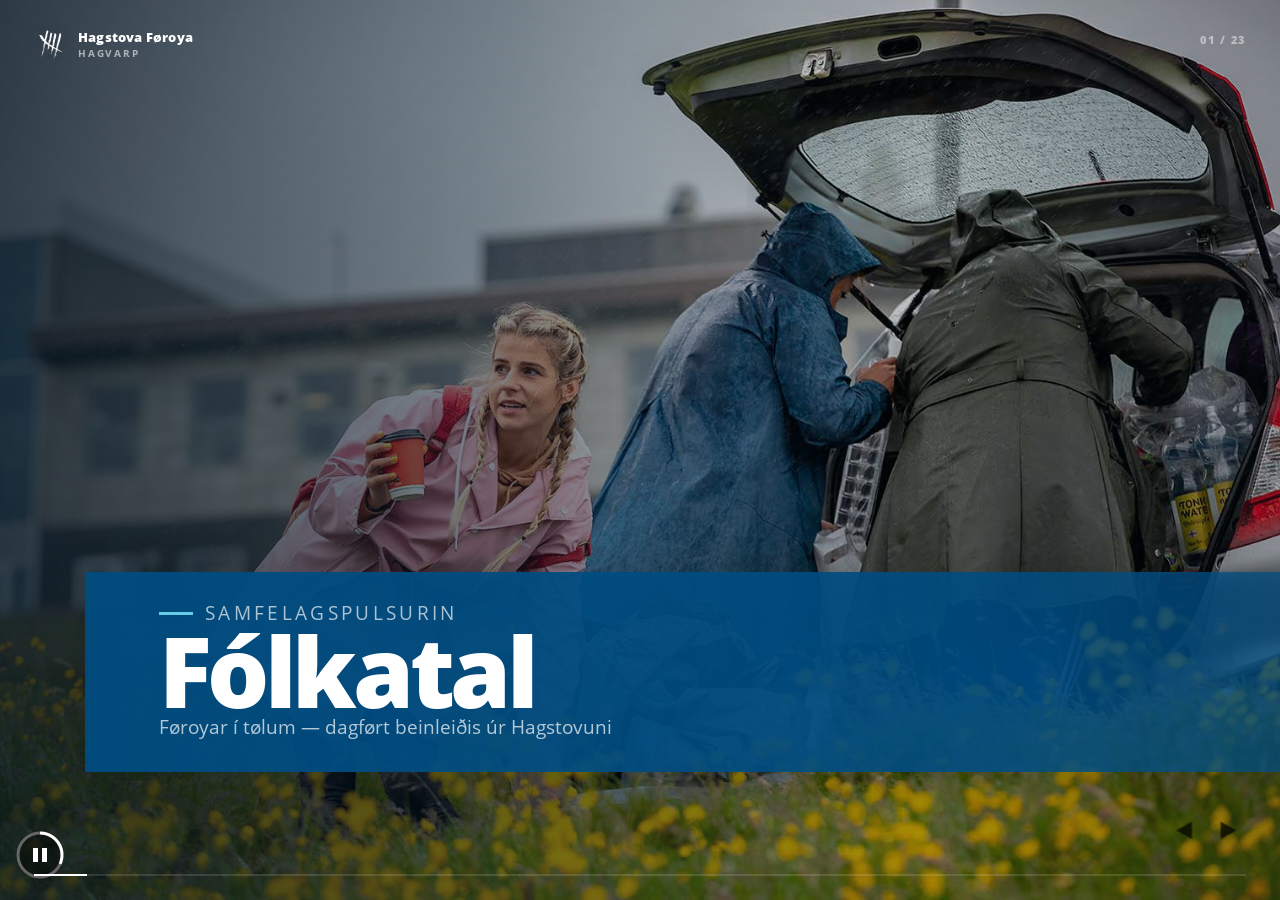
==== commit e5fe76ad: "AI test 4" ====
--- a/index.html
+++ b/index.html
@@ -8,7 +8,7 @@
   <title>Vit taka samfelagspulsin | Hagstova Føroya</title>
 
   <link rel="stylesheet" href="css/reveal.css">
-  <link rel="stylesheet" href="css/hagvarp-modern.css?v=20260927-layoutfix1">
+  <link rel="stylesheet" href="css/hagvarp-modern.css?v=20260927-renderfix2">
   <link rel="stylesheet" href="lib/css/zenburn.css">
 
   <script src="lib/js/JSON-stat/json-stat.js"></script>
@@ -133,12 +133,12 @@
     </div>
   </div>
 
-  <script src="js/hagvarp-charts.js?v=20260927-layoutfix1"></script>
-  <script src="js/hagvarp-chart-theme.js?v=20260927-layoutfix1"></script>
+  <script src="js/hagvarp-charts.js?v=20260927-renderfix2"></script>
+  <script src="js/hagvarp-chart-theme.js?v=20260927-renderfix2"></script>
   <script src="lib/js/head.min.js"></script>
   <script src="js/reveal.js"></script>
   <script src="js/moment-with-locales.min.js"></script>
   <script src="js/hagvarp-calendar.js?v=20260927-layoutfix1"></script>
-  <script src="js/hagvarp-ui.js?v=20260927-layoutfix1"></script>
+  <script src="js/hagvarp-ui.js?v=20260927-renderfix2"></script>
 </body>
 </html>
--- a/css/hagvarp-modern.css
+++ b/css/hagvarp-modern.css
@@ -17,14 +17,25 @@
 /* Reveal.js 3.x does not assign a full height to horizontal sections.
    Hagvarp uses absolutely positioned broadcast layouts, so each top-level
    slide must explicitly occupy the whole Reveal stage. */
+/* Hagvarp runs in Reveal's fixed 960 x 700 coordinate system.
+   Reveal 3.x vertically centres sections by writing an inline `top` value.
+   That breaks absolute-positioned broadcast layouts, so top-level slides are
+   explicitly pinned to the stage and given the full 700px design height. */
 .reveal .slides > section {
   box-sizing: border-box;
-  width: 100%;
-  height: 100%;
-  padding: 0;
-}
-.reveal .slides > section.present {
-  height: 100%;
+  width: 960px !important;
+  height: 700px !important;
+  min-height: 700px !important;
+  top: 0 !important;
+  margin: 0 !important;
+  padding: 0 !important;
+}
+.reveal .slides > section.present,
+.reveal .slides > section.past,
+.reveal .slides > section.future {
+  height: 700px !important;
+  min-height: 700px !important;
+  top: 0 !important;
 }
 
 
@@ -143,7 +154,8 @@
   position: absolute;
   top: 0;
   bottom: auto;
-  height: 100%;
+  height: 700px !important;
+  min-height: 700px !important;
   width: min(760px, 63vw);
   box-sizing: border-box;
   padding: 84px 48px 48px;
@@ -199,7 +211,10 @@
   left: 42px;
   right: 36px;
   top: 145px;
-  bottom: 42px;
+  bottom: auto;
+  height: 513px !important;
+  min-height: 513px !important;
+  overflow: visible;
 }
 .chart-shell > div { width: 100%; height: 100%; }
 .chart-shell::before {
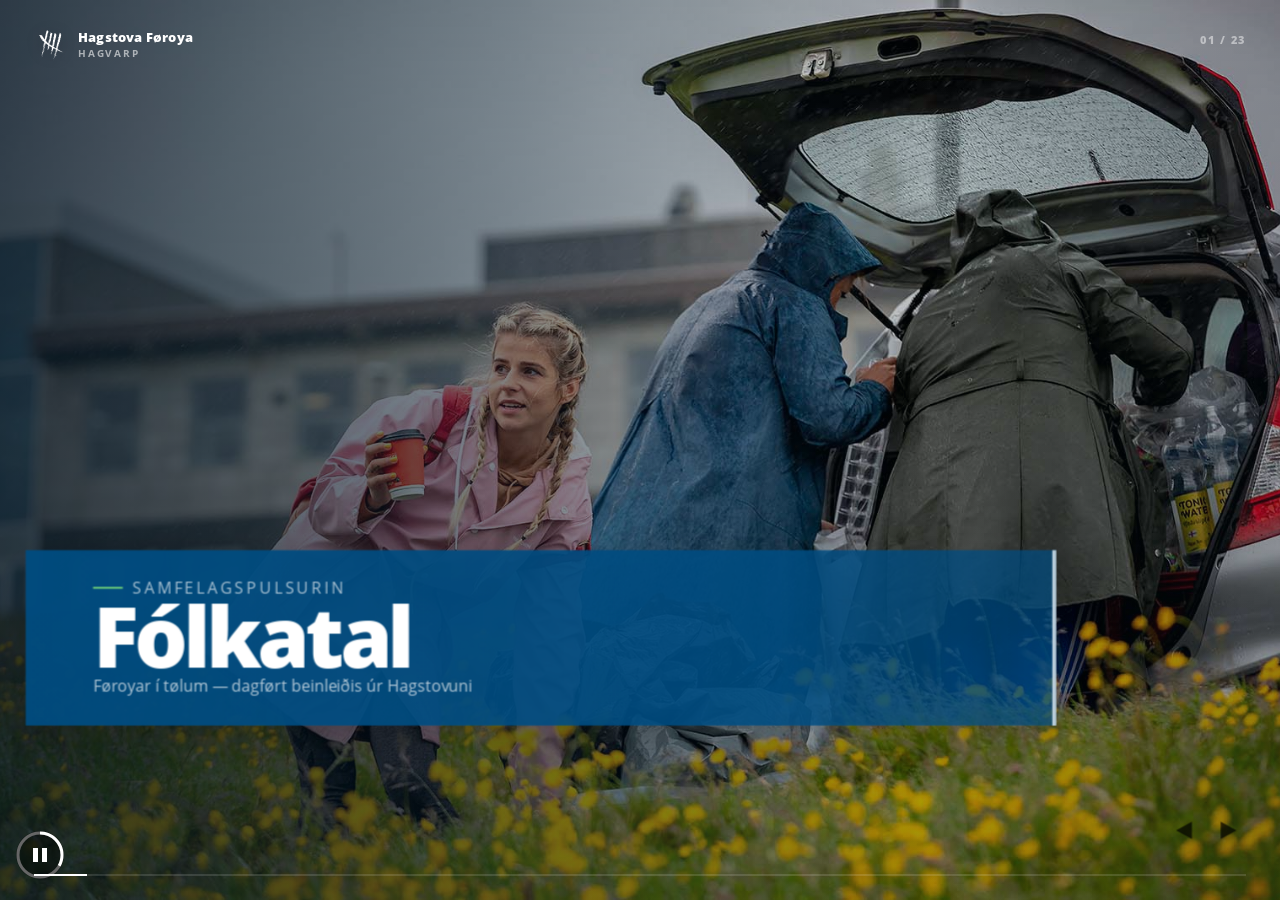
==== commit 95954131: "AI TEST 7" ====
--- a/index.html
+++ b/index.html
@@ -8,7 +8,7 @@
   <title>Vit taka samfelagspulsin | Hagstova Føroya</title>
 
   <link rel="stylesheet" href="css/reveal.css">
-  <link rel="stylesheet" href="css/hagvarp-modern.css?v=20260927-renderfix2">
+  <link rel="stylesheet" href="css/hagvarp-modern.css?v=20260927-polish1">
   <link rel="stylesheet" href="lib/css/zenburn.css">
 
   <script src="lib/js/JSON-stat/json-stat.js"></script>
@@ -124,7 +124,7 @@
         <article class="data-panel right"><header class="data-heading"><span class="data-kicker">Prísir</span><h2 class="data-title">Brúkaraprístalið</h2></header><div class="chart-shell"><div id="chart10"></div></div></article>
       </section>
 
-      <section class="chapter-slide" data-background="assets/eyd.jpg" data-autoslide="4000">
+      <section class="chapter-slide publication-chapter" data-background="assets/eyd.jpg" data-autoslide="4000">
         <div class="chapter-content"><div class="chapter-kicker">Hagstova Føroya</div><h1 class="chapter-title">Útgávur</h1><div class="chapter-caption">Næstu dagføringarnar</div></div>
       </section>
       <section class="data-slide calendar-slide" data-background="assets/eyd.jpg">
@@ -133,12 +133,12 @@
     </div>
   </div>
 
-  <script src="js/hagvarp-charts.js?v=20260927-renderfix2"></script>
-  <script src="js/hagvarp-chart-theme.js?v=20260927-renderfix2"></script>
+  <script src="js/hagvarp-charts.js?v=20260927-polish1"></script>
+  <script src="js/hagvarp-chart-theme.js?v=20260927-polish1"></script>
   <script src="lib/js/head.min.js"></script>
   <script src="js/reveal.js"></script>
   <script src="js/moment-with-locales.min.js"></script>
-  <script src="js/hagvarp-calendar.js?v=20260927-layoutfix1"></script>
-  <script src="js/hagvarp-ui.js?v=20260927-renderfix2"></script>
+  <script src="js/hagvarp-calendar.js?v=20260927-polish1"></script>
+  <script src="js/hagvarp-ui.js?v=20260927-polish1"></script>
 </body>
 </html>
--- a/css/hagvarp-modern.css
+++ b/css/hagvarp-modern.css
@@ -5,6 +5,10 @@
   --hag-blue-deep: #003557;
   --hag-blue-dark: #022d49;
   --hag-cyan: #69cbe8;
+  --hag-green: #67c77a;
+  --hag-green-soft: #91d59d;
+  --hag-red: #e96864;
+  --hag-red-soft: #f0928f;
   --hag-white: #ffffff;
   --hag-muted: rgba(255,255,255,.70);
   --hag-faint: rgba(255,255,255,.11);
@@ -17,13 +21,13 @@
 /* Reveal.js 3.x does not assign a full height to horizontal sections.
    Hagvarp uses absolutely positioned broadcast layouts, so each top-level
    slide must explicitly occupy the whole Reveal stage. */
-/* Hagvarp runs in Reveal's fixed 960 x 700 coordinate system.
+/* Hagvarp runs in a widescreen 1240 x 700 Reveal coordinate system.
    Reveal 3.x vertically centres sections by writing an inline `top` value.
    That breaks absolute-positioned broadcast layouts, so top-level slides are
    explicitly pinned to the stage and given the full 700px design height. */
 .reveal .slides > section {
   box-sizing: border-box;
-  width: 960px !important;
+  width: 1240px !important;
   height: 700px !important;
   min-height: 700px !important;
   top: 0 !important;
@@ -108,11 +112,11 @@
   position: absolute;
   left: 0;
   bottom: 72px;
-  width: min(1120px, 84vw);
+  width: 1040px;
   box-sizing: border-box;
-  padding: 28px 64px 30px 64px;
+  padding: 30px 68px 32px 68px;
   background: linear-gradient(90deg, rgba(0,76,128,.96) 0%, rgba(0,76,128,.91) 72%, rgba(0,76,128,.72) 100%);
-  border-right: 5px solid rgba(105,203,232,.88);
+  border-right: 4px solid rgba(255,255,255,.72);
   box-shadow: 0 18px 50px rgba(0,0,0,.20);
 }
 .chapter-kicker {
@@ -130,7 +134,7 @@
   content: "";
   width: 30px;
   height: 2px;
-  background: var(--hag-cyan);
+  background: var(--hag-green);
 }
 .reveal .chapter-title {
   margin: 0;
@@ -152,28 +156,30 @@
 /* Data slides: a broadcast field anchored to one side, not a floating card. */
 .data-slide .data-panel {
   position: absolute;
-  top: 0;
+  top: 20px;
   bottom: auto;
-  height: 700px !important;
-  min-height: 700px !important;
-  width: min(760px, 63vw);
+  left: 40px;
+  right: auto;
+  height: 660px !important;
+  min-height: 660px !important;
+  width: 1160px;
   box-sizing: border-box;
-  padding: 84px 48px 48px;
+  padding: 70px 64px 42px;
   overflow: hidden;
   background:
-    linear-gradient(155deg, rgba(0,76,128,.94), rgba(0,48,80,.89) 58%, rgba(0,39,65,.82));
+    linear-gradient(135deg, rgba(0,76,128,.95) 0%, rgba(0,61,102,.92) 48%, rgba(0,43,72,.88) 100%);
   border: 0;
-  box-shadow: 18px 0 55px rgba(0,0,0,.20);
-}
-.data-slide .data-panel.left { left: 0; }
-.data-slide .data-panel.right { right: 0; box-shadow: -18px 0 55px rgba(0,0,0,.20); }
+  box-shadow: 0 22px 68px rgba(0,0,0,.22);
+}
+.data-slide .data-panel.left,
+.data-slide .data-panel.right { left: 40px; right: auto; }
 .data-slide .data-panel::after {
   content: "";
   position: absolute;
   top: 0;
   bottom: 0;
   width: 4px;
-  background: linear-gradient(180deg, transparent 3%, var(--hag-cyan) 24%, rgba(105,203,232,.25) 80%, transparent 97%);
+  background: linear-gradient(180deg, transparent 4%, rgba(255,255,255,.72) 22%, rgba(103,199,122,.60) 62%, transparent 96%);
 }
 .data-slide .data-panel.left::after { right: 0; }
 .data-slide .data-panel.right::after { left: 0; }
@@ -208,12 +214,12 @@
 }
 .chart-shell {
   position: absolute;
-  left: 42px;
-  right: 36px;
+  left: 62px;
+  right: 58px;
   top: 145px;
   bottom: auto;
-  height: 513px !important;
-  min-height: 513px !important;
+  height: 475px !important;
+  min-height: 475px !important;
   overflow: visible;
 }
 .chart-shell > div { width: 100%; height: 100%; }
@@ -222,7 +228,7 @@
   position: absolute;
   inset: 8px 0 8px;
   pointer-events: none;
-  background: radial-gradient(circle at 82% 12%, rgba(105,203,232,.07), transparent 32%);
+  background: radial-gradient(circle at 82% 12%, rgba(103,199,122,.055), transparent 34%);
 }
 
 /* Highcharts: low-noise context, high emphasis on the newest observation. */
@@ -270,43 +276,78 @@
 }
 
 /* Calendar / publication slide */
-.calendar-panel { width: min(880px, 72vw) !important; }
+.publication-chapter .chapter-content {
+  width: 930px;
+  bottom: 86px;
+  padding: 34px 70px 36px;
+}
+.reveal .publication-chapter .chapter-title {
+  font-size: 74px;
+  letter-spacing: -.04em;
+}
+.publication-chapter .chapter-caption {
+  margin-top: 12px;
+  font-size: 16px;
+}
+
+.calendar-slide .calendar-panel,
+.calendar-panel {
+  left: 40px !important;
+  width: 1160px !important;
+  height: 660px !important;
+  padding: 62px 70px 46px !important;
+  background:
+    linear-gradient(135deg, rgba(0,76,128,.96), rgba(0,51,86,.92) 58%, rgba(0,39,65,.88));
+}
+.calendar-slide .calendar-panel::after {
+  left: auto;
+  right: 0;
+}
+.calendar-slide .data-heading {
+  margin-bottom: 0;
+}
 #outputDisseminationFrontPage {
   position: absolute;
-  left: 48px;
-  right: 40px;
-  top: 190px;
+  left: 70px;
+  right: 70px;
+  top: 182px;
   bottom: 48px;
   margin: 0 !important;
   display: grid;
   grid-template-columns: 1fr 1fr;
-  gap: 0 28px;
+  gap: 0 54px;
   align-content: start;
   font-weight: 400 !important;
   text-transform: none !important;
 }
 #calendarElementList, #calendarElementList2 { float: none; min-width: 0; }
-.listElement { margin-bottom: 12px !important; }
+.listElement {
+  position: relative;
+  min-height: 62px;
+  margin-bottom: 13px !important;
+  padding: 4px 0 4px 0;
+  border-bottom: 1px solid rgba(255,255,255,.08);
+}
 .calendarElementDesign {
   display: inline-flex;
   flex-direction: column;
   justify-content: center;
-  width: 50px !important;
-  height: 50px !important;
-  margin-right: 10px;
+  width: 56px !important;
+  height: 56px !important;
+  margin-right: 14px;
   vertical-align: middle !important;
   text-align: center !important;
-  background: rgba(255,255,255,.12);
-  border-left: 3px solid var(--hag-cyan);
-  color: #fff;
-}
-.calendarElementDesignDay { margin: 0 !important; font-size: 19px !important; font-weight: 760; line-height: 1; }
-.calendarElementDesignMonth { margin: 3px 0 0 !important; font-size: 10px !important; font-weight: 700; text-transform: uppercase; color: rgba(255,255,255,.60); }
-.calendarElementName { display: inline-block; width: calc(100% - 68px); min-height: 50px; vertical-align: middle; color: #fff; }
-.calendarElementName1 { padding-top: 6px !important; font-size: 13px !important; font-weight: 650; line-height: 1.15 !important; text-align: left !important; }
+  background: rgba(255,255,255,.10);
+  border-left: 3px solid var(--hag-green);
+  color: #fff;
+}
+.calendarElementDesignDay { margin: 0 !important; font-size: 21px !important; font-weight: 780; line-height: 1; }
+.calendarElementDesignMonth { margin: 4px 0 0 !important; font-size: 9px !important; font-weight: 750; text-transform: uppercase; letter-spacing: .08em; color: rgba(255,255,255,.62); }
+.calendarElementName { display: inline-block; width: calc(100% - 76px); min-height: 56px; vertical-align: middle; color: #fff; }
+.calendarElementName1 { padding-top: 7px !important; font-size: 14px !important; font-weight: 680; line-height: 1.18 !important; text-align: left !important; }
 .calendarElementName2 { margin-top: 4px; font-size: 10px !important; color: rgba(255,255,255,.55); line-height: 1.15 !important; text-align: left !important; }
-.postPoned, .postPonedFrontpage { color: #ffd2d8; font-size: 10px !important; font-weight: 700 !important; }
-.rescheduled { color: #d5f0ad; }
+.postPoned, .postPonedFrontpage { color: var(--hag-red-soft); font-size: 10px !important; font-weight: 750 !important; }
+.rescheduled { color: var(--hag-green-soft); }
 
 /* Reveal chrome */
 .reveal .controls { color: rgba(255,255,255,.46); transform: scale(.72); right: 18px; bottom: 14px; }
@@ -318,7 +359,7 @@
   .hag-slide-meta { right: 20px; top: 27px; }
   .hag-progress { left: 20px; right: 20px; bottom: 18px; }
   .chapter-slide .chapter-content { width: calc(100% - 22px); padding: 24px 30px; bottom: 54px; }
-  .data-slide .data-panel, .data-slide .data-panel.left, .data-slide .data-panel.right { left: 0; right: auto; width: 78vw; }
+  .data-slide .data-panel, .data-slide .data-panel.left, .data-slide .data-panel.right { left: 0; right: auto; width: 92vw; }
 }
 
 /* Chart loading/error state. Keeps failures visible instead of leaving an empty panel. */
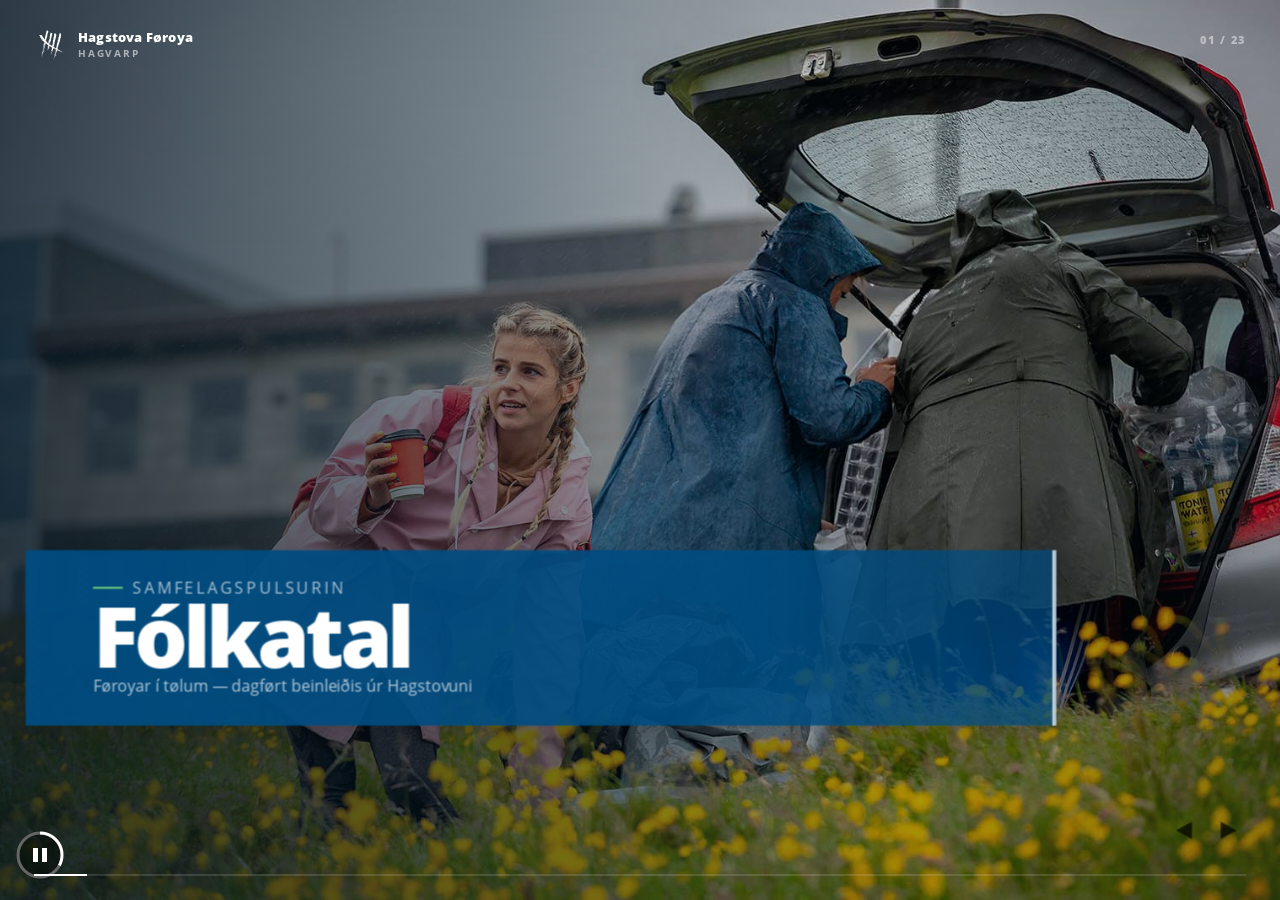
==== commit 33474b97: "AI TEST 9" ====
--- a/index.html
+++ b/index.html
@@ -8,7 +8,7 @@
   <title>Vit taka samfelagspulsin | Hagstova Føroya</title>
 
   <link rel="stylesheet" href="css/reveal.css">
-  <link rel="stylesheet" href="css/hagvarp-modern.css?v=20260927-polish1">
+  <link rel="stylesheet" href="css/hagvarp-modern.css?v=20260927-final2">
   <link rel="stylesheet" href="lib/css/zenburn.css">
 
   <script src="lib/js/JSON-stat/json-stat.js"></script>
@@ -78,7 +78,7 @@
       <section class="data-slide" data-chart="startAnimatingChart4" data-background="assets/arbeidsloysi_1.jpg">
         <article class="data-panel left"><header class="data-heading"><span class="data-kicker">Arbeiðsmarknaður</span><h2 class="data-title">Arbeiðsloysi</h2><p class="data-subtitle">16–66 ár</p></header><div class="chart-shell"><div id="chart4"></div></div></article>
       </section>
-      <section class="data-slide" data-chart="startAnimatingChart4b" data-background="assets/arbeidsloysi_1.jpg" data-autoslide="20000">
+      <section class="data-slide" data-background="assets/arbeidsloysi_1.jpg" data-autoslide="20000">
         <article class="data-panel right"><header class="data-heading"><span class="data-kicker">Arbeiðsmarknaður</span><h2 class="data-title">Arbeiðsloysi eftir økjum</h2></header><div class="chart-shell"><div id="chart4b"></div></div></article>
       </section>
 
@@ -133,12 +133,12 @@
     </div>
   </div>
 
-  <script src="js/hagvarp-charts.js?v=20260927-polish1"></script>
-  <script src="js/hagvarp-chart-theme.js?v=20260927-polish1"></script>
+  <script src="js/hagvarp-charts.js?v=20260927-final2"></script>
+  <script src="js/hagvarp-chart-theme.js?v=20260927-final2"></script>
   <script src="lib/js/head.min.js"></script>
   <script src="js/reveal.js"></script>
   <script src="js/moment-with-locales.min.js"></script>
-  <script src="js/hagvarp-calendar.js?v=20260927-polish1"></script>
-  <script src="js/hagvarp-ui.js?v=20260927-polish1"></script>
+  <script src="js/hagvarp-calendar.js?v=20260927-final2"></script>
+  <script src="js/hagvarp-ui.js?v=20260927-final2"></script>
 </body>
 </html>
--- a/css/hagvarp-modern.css
+++ b/css/hagvarp-modern.css
@@ -378,3 +378,37 @@
   text-align: center;
   pointer-events: none;
 }
+
+/* 2026-09-27 final spacing pass */
+.publication-chapter .chapter-kicker {
+  margin-bottom: 16px;
+}
+.reveal .publication-chapter .chapter-title {
+  line-height: 1.05;
+}
+.publication-chapter .chapter-caption {
+  margin-top: 18px;
+}
+
+.calendar-slide .data-heading {
+  margin-bottom: 0;
+}
+.calendar-slide .data-kicker {
+  margin-bottom: 12px;
+}
+.reveal .calendar-slide .data-title {
+  line-height: 1.08;
+}
+.reveal .calendar-slide .data-subtitle {
+  margin-top: 12px;
+}
+
+/* Keep the two deadline columns as one centered block. */
+#outputDisseminationFrontPage {
+  left: 50%;
+  right: auto;
+  width: 930px;
+  transform: translateX(-50%);
+  grid-template-columns: repeat(2, minmax(0, 1fr));
+  column-gap: 72px;
+}
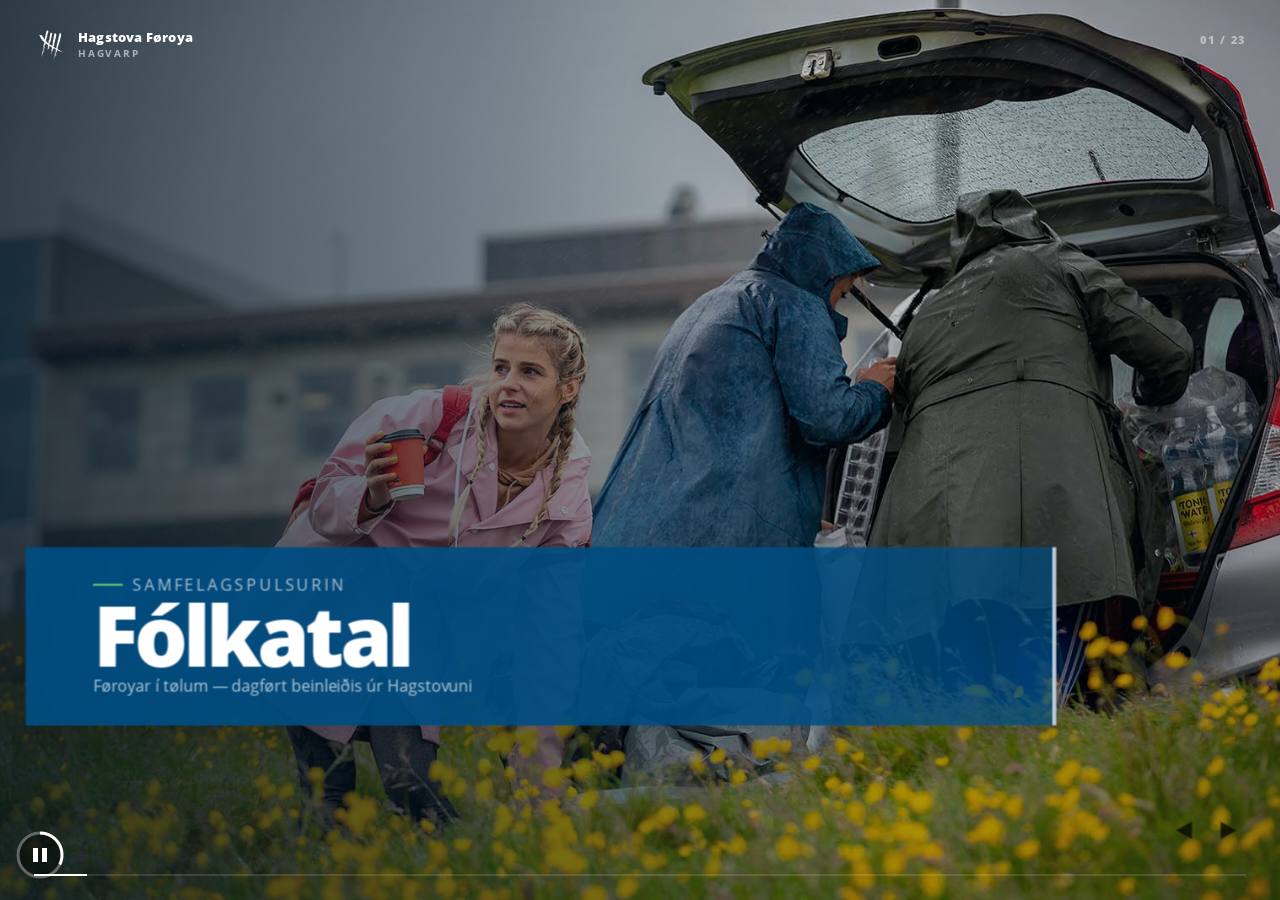
==== commit c6bbe4d3: "AI Test 12" ====
--- a/index.html
+++ b/index.html
@@ -8,7 +8,7 @@
   <title>Vit taka samfelagspulsin | Hagstova Føroya</title>
 
   <link rel="stylesheet" href="css/reveal.css">
-  <link rel="stylesheet" href="css/hagvarp-modern.css?v=20260927-final2">
+  <link rel="stylesheet" href="css/hagvarp-modern.css?v=20260927-final3">
   <link rel="stylesheet" href="lib/css/zenburn.css">
 
   <script src="lib/js/JSON-stat/json-stat.js"></script>
@@ -59,7 +59,7 @@
       </section>
 
       <section class="chapter-slide" data-background="assets/atlantic.jpg" data-autoslide="4000">
-        <div class="chapter-content"><div class="chapter-kicker">Samfelagspulsurin</div><h1 class="chapter-title">Til- og fráflyting</h1><div class="chapter-caption">Flyting millum Føroyar og útheimin</div></div>
+        <div class="chapter-content"><div class="chapter-kicker">Samfelagspulsurin</div><h1 class="chapter-title chapter-title--long">Til- og fráflyting</h1><div class="chapter-caption">Flyting millum Føroyar og útheimin</div></div>
       </section>
       <section class="data-slide" data-chart="startAnimatingChart2" data-background="assets/atlantic.jpg">
         <article class="data-panel left"><header class="data-heading"><span class="data-kicker">Fólk</span><h2 class="data-title">Til- og fráflyting</h2></header><div class="chart-shell"><div id="chart2"></div></div></article>
@@ -107,7 +107,7 @@
         <div class="chapter-content"><div class="chapter-kicker">Samfelagspulsurin</div><h1 class="chapter-title">Fiskavørur</h1><div class="chapter-caption">Útflutningur av fiskavørum</div></div>
       </section>
       <section class="data-slide" data-chart="startAnimatingChart8" data-background="assets/fiskavorur.jpg">
-        <article class="data-panel right"><header class="data-heading"><span class="data-kicker">Uttanlandshandil</span><h2 class="data-title">Útflutningur av fiskavørum</h2><p class="data-subtitle">Í mió. kr.</p></header><div class="chart-shell"><div id="chart8"></div></div></article>
+        <article class="data-panel right"><header class="data-heading"><span class="data-kicker">Uttanlandshandil</span><h2 class="data-title data-title--long">Útflutningur av fiskavørum</h2><p class="data-subtitle">Í mió. kr.</p></header><div class="chart-shell"><div id="chart8"></div></div></article>
       </section>
 
       <section class="chapter-slide" data-background="assets/gistingar_brandan.jpg" data-autoslide="4000">
@@ -133,12 +133,12 @@
     </div>
   </div>
 
-  <script src="js/hagvarp-charts.js?v=20260927-final2"></script>
-  <script src="js/hagvarp-chart-theme.js?v=20260927-final2"></script>
+  <script src="js/hagvarp-charts.js?v=20260927-final3"></script>
+  <script src="js/hagvarp-chart-theme.js?v=20260927-final3"></script>
   <script src="lib/js/head.min.js"></script>
   <script src="js/reveal.js"></script>
   <script src="js/moment-with-locales.min.js"></script>
-  <script src="js/hagvarp-calendar.js?v=20260927-final2"></script>
-  <script src="js/hagvarp-ui.js?v=20260927-final2"></script>
+  <script src="js/hagvarp-calendar.js?v=20260927-final3"></script>
+  <script src="js/hagvarp-ui.js?v=20260927-final3"></script>
 </body>
 </html>
--- a/css/hagvarp-modern.css
+++ b/css/hagvarp-modern.css
@@ -412,3 +412,40 @@
   grid-template-columns: repeat(2, minmax(0, 1fr));
   column-gap: 72px;
 }
+
+
+/* 2026-09-27 long-title typography pass */
+.reveal .chapter-title {
+  line-height: 1.02;
+}
+.chapter-caption {
+  margin-top: 16px;
+}
+.reveal .chapter-title--long {
+  font-size: 72px;
+  line-height: 1.01;
+  letter-spacing: -.035em;
+  max-width: 920px;
+}
+.chapter-title--long + .chapter-caption {
+  margin-top: 20px;
+}
+
+.data-kicker {
+  margin-bottom: 11px;
+}
+.reveal .data-title {
+  line-height: 1.07;
+}
+.reveal .data-subtitle {
+  margin-top: 11px;
+}
+.reveal .data-title--long {
+  font-size: 32px;
+  line-height: 1.08;
+  letter-spacing: -.025em;
+  max-width: 900px;
+}
+.data-title--long + .data-subtitle {
+  margin-top: 13px;
+}
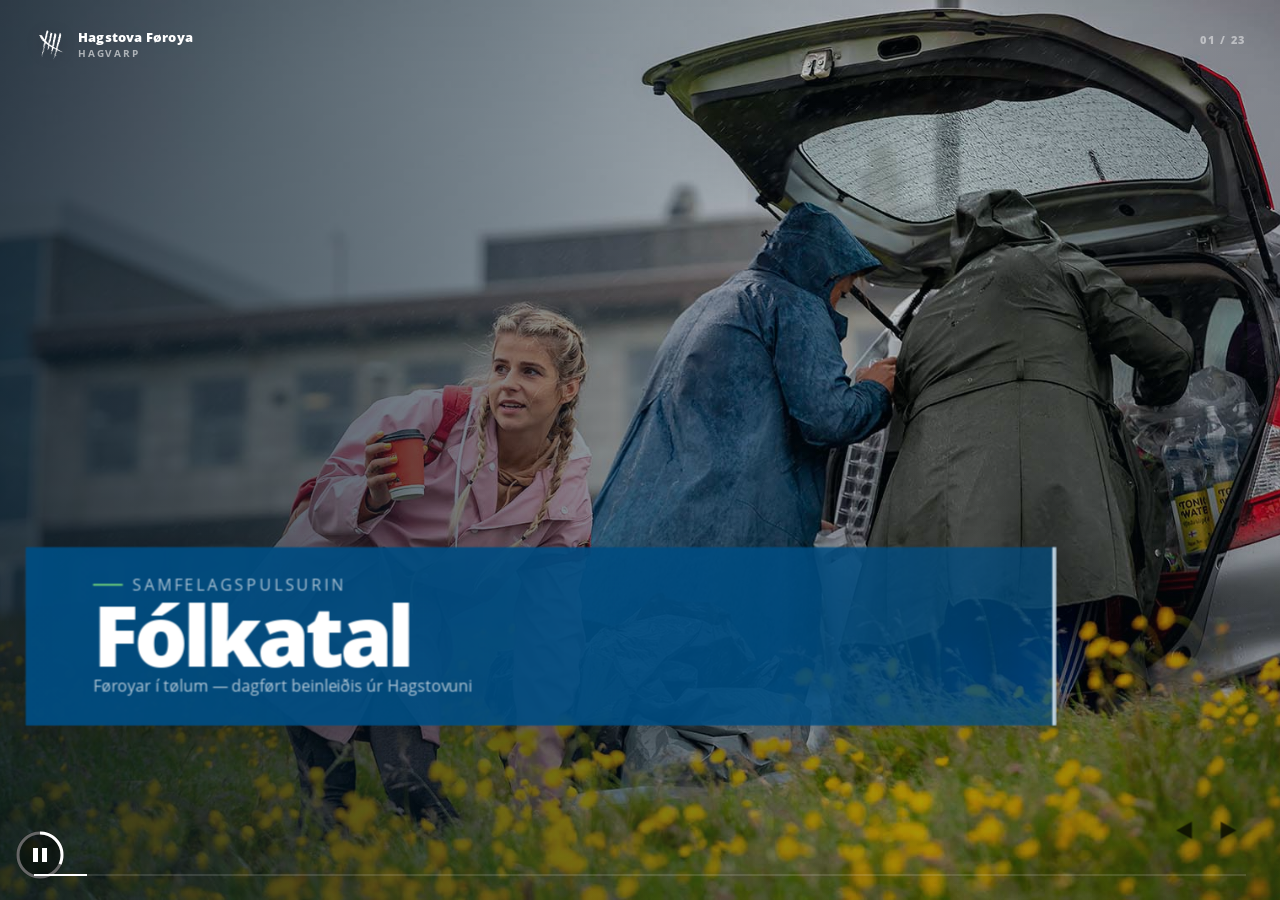
==== commit 37925e8f: "AI TEST 12" ====
--- a/index.html
+++ b/index.html
@@ -8,7 +8,7 @@
   <title>Vit taka samfelagspulsin | Hagstova Føroya</title>
 
   <link rel="stylesheet" href="css/reveal.css">
-  <link rel="stylesheet" href="css/hagvarp-modern.css?v=20260927-final3">
+  <link rel="stylesheet" href="css/hagvarp-modern.css?v=20260927-final4">
   <link rel="stylesheet" href="lib/css/zenburn.css">
 
   <script src="lib/js/JSON-stat/json-stat.js"></script>
@@ -133,12 +133,12 @@
     </div>
   </div>
 
-  <script src="js/hagvarp-charts.js?v=20260927-final3"></script>
-  <script src="js/hagvarp-chart-theme.js?v=20260927-final3"></script>
+  <script src="js/hagvarp-charts.js?v=20260927-final4"></script>
+  <script src="js/hagvarp-chart-theme.js?v=20260927-final4"></script>
   <script src="lib/js/head.min.js"></script>
   <script src="js/reveal.js"></script>
   <script src="js/moment-with-locales.min.js"></script>
-  <script src="js/hagvarp-calendar.js?v=20260927-final3"></script>
-  <script src="js/hagvarp-ui.js?v=20260927-final3"></script>
+  <script src="js/hagvarp-calendar.js?v=20260927-final4"></script>
+  <script src="js/hagvarp-ui.js?v=20260927-final4"></script>
 </body>
 </html>
--- a/css/hagvarp-modern.css
+++ b/css/hagvarp-modern.css
@@ -216,10 +216,10 @@
   position: absolute;
   left: 62px;
   right: 58px;
-  top: 145px;
+  top: 178px;
   bottom: auto;
-  height: 475px !important;
-  min-height: 475px !important;
+  height: 442px !important;
+  min-height: 442px !important;
   overflow: visible;
 }
 .chart-shell > div { width: 100%; height: 100%; }
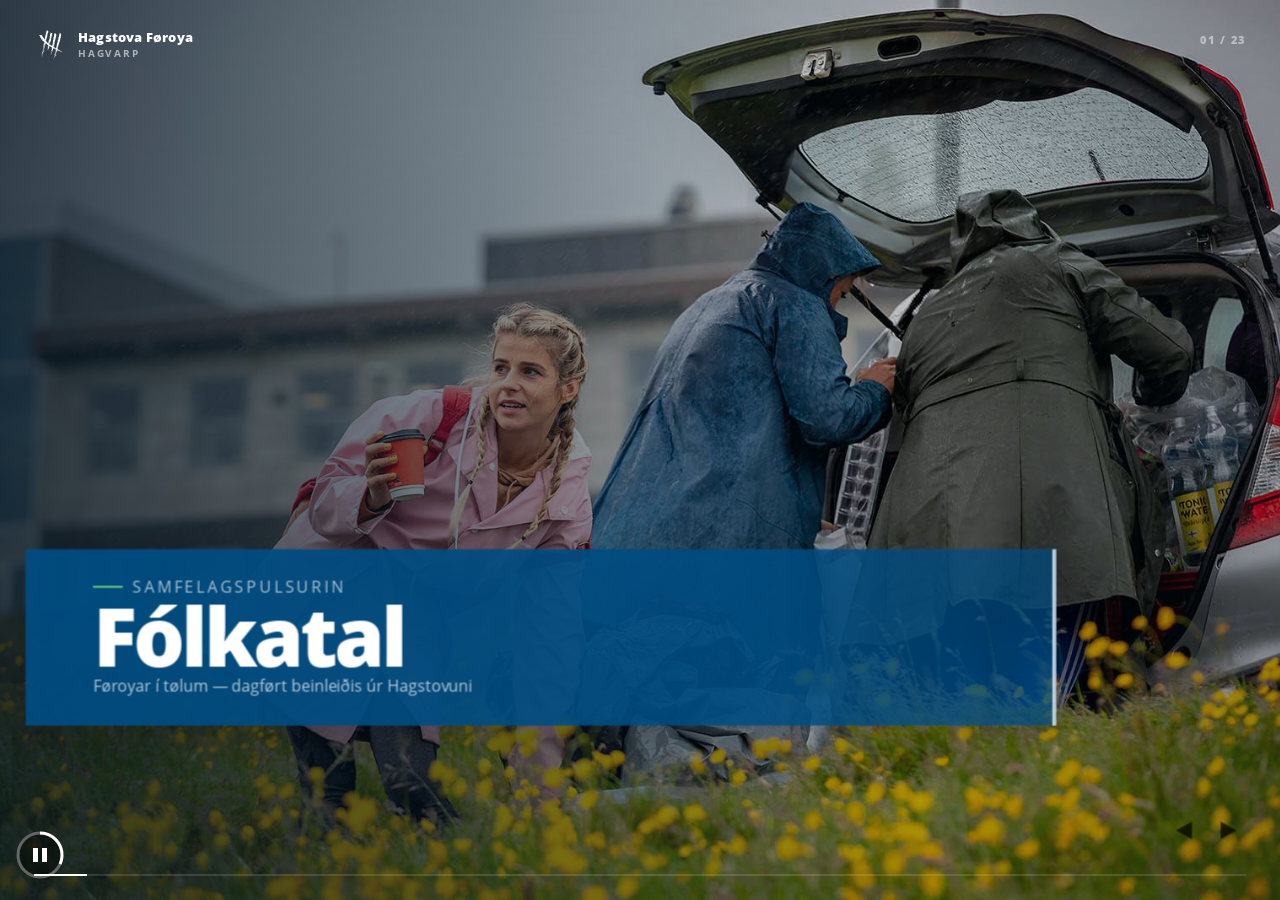
==== commit d4db0a4c: "Old samsung TIZEN compatible test" ====
--- a/index.html
+++ b/index.html
@@ -8,9 +8,10 @@
   <title>Vit taka samfelagspulsin | Hagstova Føroya</title>
 
   <link rel="stylesheet" href="css/reveal.css">
-  <link rel="stylesheet" href="css/hagvarp-modern.css?v=20260927-final4">
+  <link rel="stylesheet" href="css/hagvarp-modern.css?v=20261001-tv2">
   <link rel="stylesheet" href="lib/css/zenburn.css">
 
+  <script src="js/hagvarp-polyfills.js?v=20261001-tv2"></script>
   <script src="lib/js/JSON-stat/json-stat.js"></script>
   <script src="lib/js/jquery-dist/dist/jquery.min.js"></script>
   <script src="lib/js/highstock-release/highstock.js"></script>
@@ -27,19 +28,7 @@
     document.head.appendChild(printLink);
   </script>
 
-  <!-- Existing internal Hagstova analytics -->
-  <script>
-    var _paq = window._paq = window._paq || [];
-    _paq.push(['trackPageView']);
-    _paq.push(['enableLinkTracking']);
-    (function() {
-      var u='https://analytics.hagstova.fo/';
-      _paq.push(['setTrackerUrl', u+'piwik.php']);
-      _paq.push(['setSiteId', '1']);
-      var d=document, g=d.createElement('script'), s=d.getElementsByTagName('script')[0];
-      g.async=true; g.defer=true; g.src=u+'piwik.js'; s.parentNode.insertBefore(g,s);
-    })();
-  </script>
+  <!-- Analytics intentionally disabled in the legacy Samsung TV build. -->
 </head>
 <body>
   <div class="hag-brand" aria-label="Hagstova Føroya">
@@ -133,12 +122,12 @@
     </div>
   </div>
 
-  <script src="js/hagvarp-charts.js?v=20260927-final4"></script>
-  <script src="js/hagvarp-chart-theme.js?v=20260927-final4"></script>
+  <script src="js/hagvarp-charts.js?v=20261001-tv2"></script>
+  <script src="js/hagvarp-chart-theme.js?v=20261001-tv2"></script>
   <script src="lib/js/head.min.js"></script>
   <script src="js/reveal.js"></script>
   <script src="js/moment-with-locales.min.js"></script>
-  <script src="js/hagvarp-calendar.js?v=20260927-final4"></script>
-  <script src="js/hagvarp-ui.js?v=20260927-final4"></script>
+  <script src="js/hagvarp-calendar.js?v=20261001-tv2"></script>
+  <script src="js/hagvarp-ui.js?v=20261001-tv2"></script>
 </body>
 </html>
--- a/css/hagvarp-modern.css
+++ b/css/hagvarp-modern.css
@@ -449,3 +449,92 @@
 .data-title--long + .data-subtitle {
   margin-top: 13px;
 }
+
+/* ============================================================
+   Samsung/Tizen legacy compatibility pass (2019/2020 target)
+   Avoids CSS features that older TV Chromium builds may ignore.
+   ============================================================ */
+.reveal .slide-background::after {
+  top: 0;
+  right: 0;
+  bottom: 0;
+  left: 0;
+}
+
+.hag-brand { gap: 0; }
+.hag-brand img { margin-right: 10px; }
+.chapter-kicker { gap: 0; }
+.chapter-kicker::before { margin-right: 10px; }
+
+.reveal .chapter-title {
+  font-size: 82px;
+}
+
+.chart-shell::before,
+.hag-chart-status {
+  top: 0;
+  right: 0;
+  bottom: 0;
+  left: 0;
+}
+.chart-shell::before {
+  top: 8px;
+  bottom: 8px;
+}
+
+/* Use flex columns instead of CSS Grid for the publication calendar. */
+#outputDisseminationFrontPage {
+  display: block;
+  left: 50%;
+  right: auto;
+  width: 930px;
+  margin-left: -465px !important;
+  transform: none;
+  overflow: hidden;
+}
+#calendarElementList,
+#calendarElementList2 {
+  float: left;
+  width: 429px;
+  min-width: 0;
+  box-sizing: border-box;
+}
+#calendarElementList2 { margin-left: 72px; }
+
+.calendarElementName { width: 350px; }
+
+/* Explicit fallbacks for custom-property colors. */
+.chapter-kicker::before { background: #67c77a; }
+.hag-progress__bar { background: #ffffff; }
+.MyDataLabelTooltip::before { background: #67c77a; }
+.calendarElementDesign { border-left-color: #67c77a; }
+.postPoned, .postPonedFrontpage { color: #f0928f; }
+.rescheduled { color: #91d59d; }
+
+/* Old TV engines can struggle with filtered SVG and large CSS shadows. */
+.samsung-tv .hag-brand img,
+.samsung-tv .highcharts-series path.highcharts-graph {
+  filter: none !important;
+}
+.samsung-tv .data-slide .data-panel,
+.samsung-tv .chapter-slide .chapter-content {
+  box-shadow: none;
+}
+.samsung-tv .hag-progress__bar {
+  transition: none;
+}
+.samsung-tv .reveal .controls { display: none !important; }
+
+#hag-tv-diagnostic {
+  display: none;
+  position: fixed;
+  z-index: 99999;
+  left: 30px;
+  right: 30px;
+  bottom: 30px;
+  padding: 18px 22px;
+  background: #7b1f1f;
+  color: #ffffff;
+  font: 16px/1.4 Arial, sans-serif;
+  border: 2px solid #ffffff;
+}
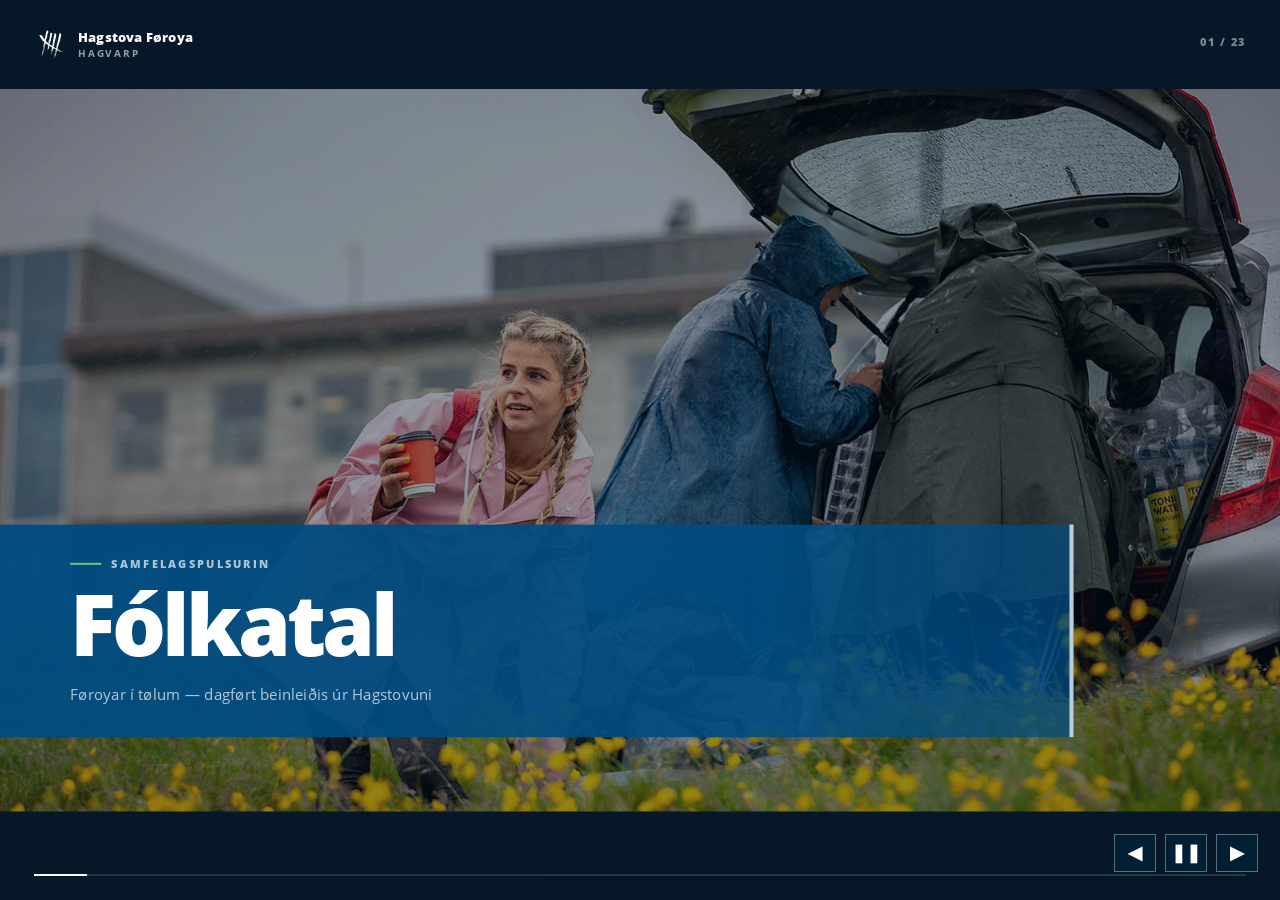
==== commit d3046e4f: "Legacy hagvarp for oldschhol TIZEN" ====
--- a/index.html
+++ b/index.html
@@ -7,11 +7,11 @@
   <meta name="theme-color" content="#004c80">
   <title>Vit taka samfelagspulsin | Hagstova Føroya</title>
 
-  <link rel="stylesheet" href="css/reveal.css">
-  <link rel="stylesheet" href="css/hagvarp-modern.css?v=20261001-tv2">
+    <link rel="stylesheet" href="css/hagvarp-modern.css?v=20261002-tvlegacy1">
+  <link rel="stylesheet" href="css/hagvarp-tv-legacy.css?v=20261002-tvlegacy1">
   <link rel="stylesheet" href="lib/css/zenburn.css">
 
-  <script src="js/hagvarp-polyfills.js?v=20261001-tv2"></script>
+  <script src="js/hagvarp-polyfills.js?v=20261002-tvlegacy1"></script>
   <script src="lib/js/JSON-stat/json-stat.js"></script>
   <script src="lib/js/jquery-dist/dist/jquery.min.js"></script>
   <script src="lib/js/highstock-release/highstock.js"></script>
@@ -122,12 +122,16 @@
     </div>
   </div>
 
-  <script src="js/hagvarp-charts.js?v=20261001-tv2"></script>
-  <script src="js/hagvarp-chart-theme.js?v=20261001-tv2"></script>
-  <script src="lib/js/head.min.js"></script>
-  <script src="js/reveal.js"></script>
+  <div class="hag-tv-controls" aria-label="Hagvarp navigation">
+    <button id="hag-tv-prev" type="button" title="Fyrra síða">&#9664;</button>
+    <button id="hag-tv-play" type="button" title="Steðga / halt fram">&#10074;&#10074;</button>
+    <button id="hag-tv-next" type="button" title="Næsta síða">&#9654;</button>
+  </div>
+
+  <script src="js/hagvarp-charts.js?v=20261002-tvlegacy1"></script>
+  <script src="js/hagvarp-chart-theme.js?v=20261002-tvlegacy1"></script>
   <script src="js/moment-with-locales.min.js"></script>
-  <script src="js/hagvarp-calendar.js?v=20261001-tv2"></script>
-  <script src="js/hagvarp-ui.js?v=20261001-tv2"></script>
+  <script src="js/hagvarp-calendar.js?v=20261002-tvlegacy1"></script>
+  <script src="js/hagvarp-tv-legacy.js?v=20261002-tvlegacy1"></script>
 </body>
 </html>
--- a/css/hagvarp-tv-legacy.css
+++ b/css/hagvarp-tv-legacy.css
@@ -0,0 +1,137 @@
+/* Hagvarp TV Legacy: Reveal-free runtime for old Samsung/Tizen WebKit. */
+html.hag-tv-legacy,
+html.hag-tv-legacy body {
+  width: 100%;
+  height: 100%;
+  margin: 0;
+  overflow: hidden;
+  background: #061827;
+}
+
+.hag-tv-legacy .reveal {
+  position: absolute;
+  left: 0;
+  top: 0;
+  width: 100%;
+  height: 100%;
+  overflow: hidden;
+  color: #fff;
+}
+
+.hag-tv-legacy .reveal .slides {
+  position: absolute;
+  left: 0;
+  top: 0;
+  width: 1240px;
+  height: 700px;
+  margin: 0;
+  padding: 0;
+  text-align: left;
+  overflow: hidden;
+}
+
+.hag-tv-legacy .reveal .slides > section {
+  display: block !important;
+  position: absolute !important;
+  left: 0 !important;
+  top: 0 !important;
+  width: 1240px !important;
+  height: 700px !important;
+  min-height: 700px !important;
+  margin: 0 !important;
+  padding: 0 !important;
+  visibility: hidden;
+  opacity: 0;
+  overflow: hidden;
+  background-color: #061827;
+  background-size: cover;
+  background-position: center center;
+  background-repeat: no-repeat;
+  -webkit-transition: opacity 350ms ease;
+  transition: opacity 350ms ease;
+  -webkit-transform: none !important;
+  transform: none !important;
+}
+
+.hag-tv-legacy .reveal .slides > section.tv-present {
+  visibility: visible;
+  opacity: 1;
+}
+
+/* A simple background darkening layer, replacing Reveal's slide-background DOM. */
+.hag-tv-legacy .reveal .slides > section:before {
+  content: "";
+  position: absolute;
+  left: 0;
+  right: 0;
+  top: 0;
+  bottom: 0;
+  background: rgba(0, 22, 38, .24);
+  pointer-events: none;
+}
+.hag-tv-legacy .reveal .slides > section.chapter-slide:before {
+  background: rgba(0, 20, 34, .18);
+}
+.hag-tv-legacy .reveal .slides > section.data-slide:before {
+  background: rgba(0, 24, 40, .34);
+}
+
+/* Remove Reveal-only layout states. */
+.hag-tv-legacy .reveal section.past,
+.hag-tv-legacy .reveal section.present,
+.hag-tv-legacy .reveal section.future {
+  display: block !important;
+  top: 0 !important;
+  -webkit-transform: none !important;
+  transform: none !important;
+}
+
+/* Old WebKit fallbacks for the remaining modern CSS properties. */
+.hag-tv-legacy .chapter-title { font-size: 82px !important; }
+.hag-tv-legacy .chapter-title--long { font-size: 72px !important; }
+.hag-tv-legacy .chapter-kicker:before { background: #67c77a !important; }
+.hag-tv-legacy .MyDataLabelTooltip:before { background: #69cbe8 !important; }
+.hag-tv-legacy .calendarElementDesign { border-left-color: #67c77a !important; }
+.hag-tv-legacy .postPoned,
+.hag-tv-legacy .postPonedFrontpage { color: #f0928f !important; }
+.hag-tv-legacy .rescheduled { color: #91d59d !important; }
+
+.hag-tv-legacy .hag-brand img,
+.hag-tv-legacy .highcharts-series path.highcharts-graph { filter: none !important; }
+.hag-tv-legacy .data-slide .data-panel,
+.hag-tv-legacy .chapter-slide .chapter-content { box-shadow: none !important; }
+.hag-tv-legacy .hag-progress__bar { transition: none !important; }
+
+/* Manual test controls. Direction keys on Samsung remote are handled in JS too. */
+.hag-tv-controls {
+  position: fixed;
+  z-index: 200;
+  right: 22px;
+  bottom: 28px;
+  white-space: nowrap;
+}
+.hag-tv-controls button {
+  display: inline-block;
+  width: 42px;
+  height: 38px;
+  margin-left: 5px;
+  padding: 0;
+  border: 1px solid rgba(255,255,255,.35);
+  background: rgba(0,35,58,.72);
+  color: #fff;
+  font: bold 18px/36px Arial, sans-serif;
+  text-align: center;
+  cursor: pointer;
+}
+.hag-tv-controls button:focus {
+  outline: 2px solid #67c77a;
+  background: #004c80;
+}
+
+/* The status layer must have explicit edges for Tizen 2.4. */
+.hag-tv-legacy .hag-chart-status {
+  left: 0;
+  right: 0;
+  top: 0;
+  bottom: 0;
+}
